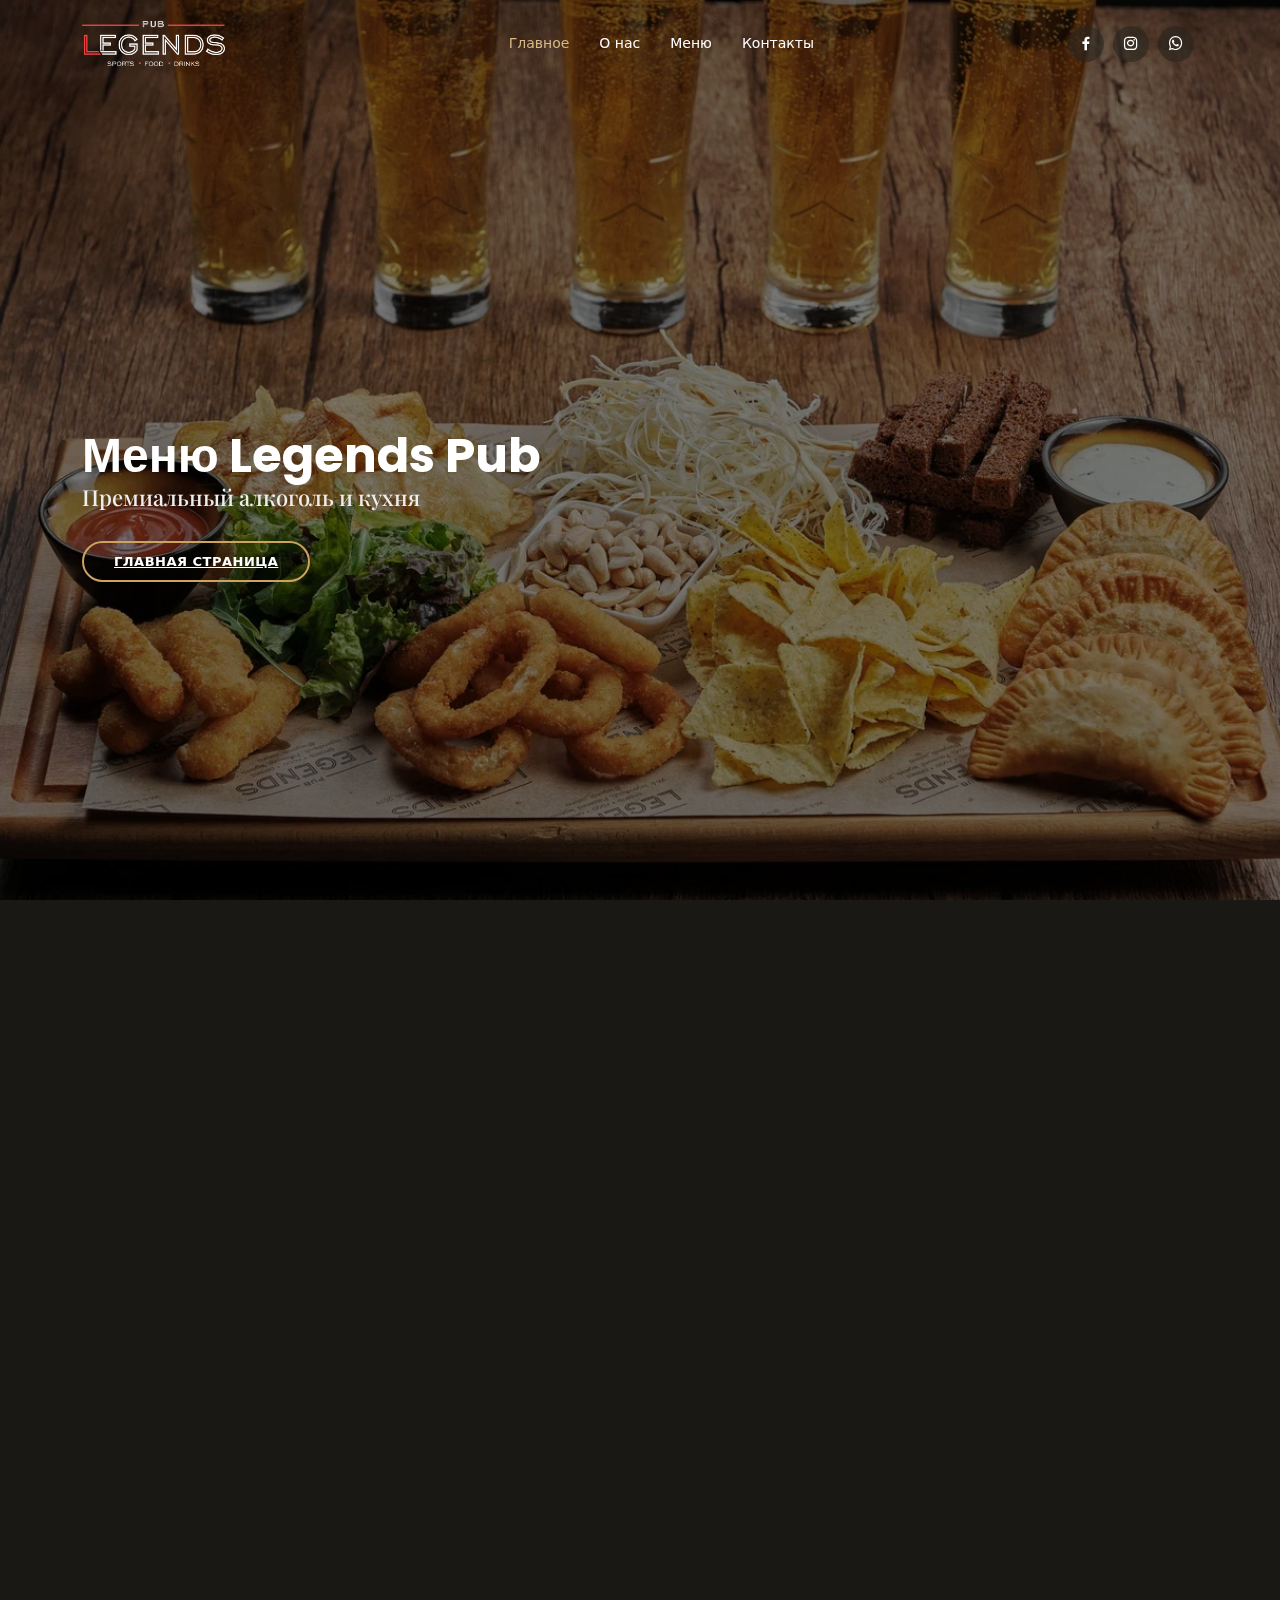
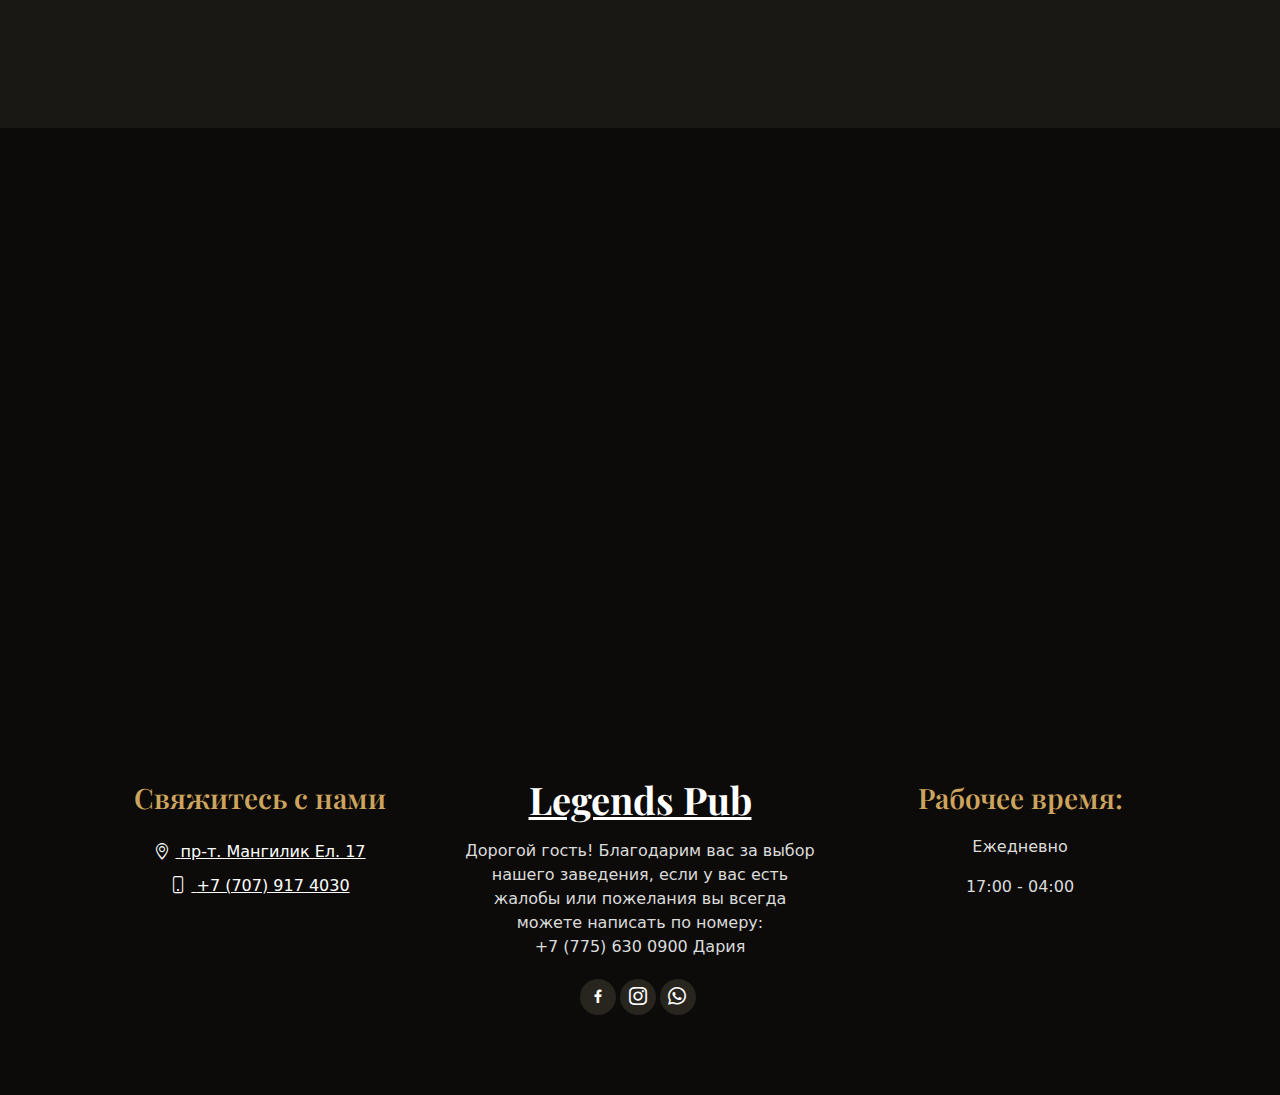
==== menu.html @ 7b5ebed6 "legends" ====
<!DOCTYPE html>
<html lang="en">
<head>
    <meta charset="UTF-8">
    <meta http-equiv="X-UA-Compatible" content="IE=edge">
    <meta name="viewport" content="width=device-width, initial-scale=1.0">
    <title>Legends Pub</title>

    <link href="style/images/favicon/logo32.png" rel="icon">
  <link href="style/images/favicon/logo180.png" rel="apple-touch-icon">

  <link href="https://fonts.googleapis.com/css?family=Open+Sans:300,300i,400,400i,600,600i,700,700i|Playfair+Display:ital,wght@0,400;0,500;0,600;0,700;1,400;1,500;1,600;1,700|Poppins:300,300i,400,400i,500,500i,600,600i,700,700i" rel="stylesheet">

    <link rel="stylesheet" href="style/index.css">
    <link href="style/vendor/bootstrap/css/bootstrap.min.css" rel="stylesheet">
    <link href="style/vendor/aos/aos.css" rel="stylesheet">
    <link href="style/vendor/animate.css/animate.min.css" rel="stylesheet">
    <link href="style/vendor/bootstrap-icons/bootstrap-icons.css" rel="stylesheet">
    <link href="style/vendor/boxicons/css/boxicons.min.css" rel="stylesheet">
    <link href="style/vendor/glightbox/css/glightbox.min.css" rel="stylesheet">
    <link href="style/vendor/swiper/swiper-bundle.min.css" rel="stylesheet">

<!-- <link href="https://cdn.jsdelivr.net/npm/bootstrap@5.2.0-beta1/dist/css/bootstrap.min.css" rel="stylesheet" integrity="sha384-0evHe/X+R7YkIZDRvuzKMRqM+OrBnVFBL6DOitfPri4tjfHxaWutUpFmBp4vmVor" crossorigin="anonymous">
<link rel="stylesheet" href="https://cdn.jsdelivr.net/npm/bootstrap-icons@1.9.1/font/bootstrap-icons.css"> -->
<script src="https://maps.api.2gis.ru/2.0/loader.js"></script>
<!-- <script src="https://kit.fontawesome.com/c98d165499.js" crossorigin="anonymous"></script>
<script src="https://cdn.jsdelivr.net/npm/@popperjs/core@2.11.5/dist/umd/popper.min.js" integrity="sha384-Xe+8cL9oJa6tN/veChSP7q+mnSPaj5Bcu9mPX5F5xIGE0DVittaqT5lorf0EI7Vk" crossorigin="anonymous"></script> -->
<!-- <script src="https://cdn.jsdelivr.net/npm/bootstrap@5.2.0-beta1/dist/js/bootstrap.min.js" integrity="sha384-kjU+l4N0Yf4ZOJErLsIcvOU2qSb74wXpOhqTvwVx3OElZRweTnQ6d31fXEoRD1Jy" crossorigin="anonymous"></script> -->

</head>
<body>
    <header id="header" class="fixed-top d-flex align-items-center">
        <div class="container-fluid container-xl d-flex align-items-center justify-content-lg-between">
    
          <!-- <h1 class="logo me-auto me-lg-0"><a href="index.html"><img src="style/images/legendslogo.png" alt=""></a></h1> -->
          <!-- Uncomment below if you prefer to use an image logo -->
          <a href="index.html" class="logo me-auto me-lg-0"><img src="style/images/legendslogo.png" alt="" class="img-fluid"></a>
    
          <nav id="navbar" class="navbar order-last order-lg-0">
            <ul>
              <li><a class="nav-link scrollto active" href="#hero2">Главное</a></li>
              <li><a class="nav-link scrollto" href="index.html#about">О нас</a></li>
              <li><a class="nav-link scrollto" href="#menu">Меню</a></li>
              <li><a class="nav-link scrollto" href="#contact">Контакты</a></li>
            </ul>
            <i class="bi bi-list mobile-nav-toggle"></i>
          </nav>
          <!-- <a href="#book-a-table" class="book-a-table-btn scrollto d-none d-lg-flex">+7 (707) 917 4030</a> -->
            <div class="social-links">
              <a href="https://www.facebook.com/profile.php?id=100085697120753" class="facebook"><i class="bx bxl-facebook"></i></a>
              <a href="https://www.instagram.com/legends_astana/" class="instagram"><i class="bx bxl-instagram"></i></a>
              <a href="http://wa.me/7079174030" class="whatsapp"><i class="bx bxl-whatsapp"></i></a>
          </div>
        </div>
      </header>


      <section id="hero2" class="d-flex align-items-center">
        <div class="container position-relative text-center text-lg-start" data-aos="zoom-in" data-aos-delay="100">
          <div class="row">
            <div class="col-lg-8">
              <h1>Меню Legends Pub<span></span></h1>
              <h2>Премиальный алкоголь и кухня</h2>
    
              <div class="btns">
                <!-- <a href="#menu" class="btn-menu animated fadeInUp scrollto">Меню</a>
                <a href="index.html" class="btn-book animated fadeInUp scrollto">главная страница</a> -->
                <a href="index.html" class="btn-menu animated fadeInUp scrollto">главная страница</a>
              </div>
            </div>
          </div>
        </div>
      </section>


      <main id="main">

    <section id="menu" class="menu section-bg">
        <div class="container" data-aos="fade-up">
  
          <div class="section-title">
            <h2>Меню</h2>
            <p>Попробуйте наши блюда</p>
          </div>
  
          <div class="row" data-aos="fade-up" data-aos-delay="100">
            <div class="col-lg-12 d-flex justify-content-center">
              <ul id="menu-flters">
                <!-- <li data-filter="*">Все</li> -->
                <li  class="filter-active" data-filter=".filter-salaty">Салаты</li>
                <li data-filter=".filter-zakuski">Закуски</li>
                <li data-filter=".filter-goryachie">Горячие блюда</li>
                <li data-filter=".filter-pasty">Пасты</li>
                <li data-filter=".filter-garniry">Гарниры</li>
                <li data-filter=".filter-supy">Супы</li>
                <li data-filter=".filter-fastfood">Фаст Фуд</li>
                <li data-filter=".filter-pizza">Пицца</li>
                <li data-filter=".filter-kpivu">К пиву</li>
                <li data-filter=".filter-sets">Сеты на компанию</li>
              </ul>
            </div>
          </div>
  
          <div class="row menu-container" data-aos="fade-up" data-aos-delay="200">
  
  
  
            <!-- Салаты -->
            <div class="col-lg-6 menu-item filter-salaty">
              <div class="menu-content">
                <a href="#">Боул с угрем и бэби шпинатом</a><span>5.290₸</span>
              </div>
              <div class="menu-ingredients">
                Угорь, бэби шпинат, авокадо, киноа
              </div>
            </div>
 
            <div class="col-lg-6 menu-item filter-salaty">
                <div class="menu-content">
                  <a href="#">Пикантный салат с креветками.</a><span>3.390₸</span>
                </div>
                <div class="menu-ingredients">
                    Креветки, рукала, томаты черри,сладкий перец
                </div>
              </div>

              <div class="col-lg-6 menu-item filter-salaty">
              <div class="menu-content">
                <a href="#">Стейк салат с вырезкой</a><span>4.290₸</span>
              </div>
              <div class="menu-ingredients">
                Вырезка, микс салат, авокадо, груша
              </div>
            </div>

              <div class="col-lg-6 menu-item filter-salaty">
                <div class="menu-content">
                  <a href="#">С телятиной и молодым картофелем</a><span>3.790₸</span>
                </div>
              </div>

              <div class="col-lg-6 menu-item filter-salaty">
                <div class="menu-content">
                  <a href="#">Legendary фунчеза с мясом</a><span>3.290₸</span>
                </div>
              </div>

            <!-- Салаты -->




            <!-- Закуски -->
            <div class="col-lg-6 menu-item filter-zakuski">
              <div class="menu-content">
                <a href="#">Витела Тоннато</a><span>4.500₸</span>
              </div>
            </div>

            <div class="col-lg-6 menu-item filter-zakuski">
                <div class="menu-content">
                  <a href="#">Мидии под сыром</a><span>3.490₸</span>
                </div>
              </div>

              <div class="col-lg-6 menu-item filter-zakuski">
                <div class="menu-content">
                  <a href="#">Сырное плато</a><span>6.190₸</span>
                </div>
              </div>

              <div class="col-lg-6 menu-item filter-zakuski">
                <div class="menu-content">
                  <a href="#">Антипасти</a><span>4.800₸</span>
                </div>
              </div>

              <div class="col-lg-6 menu-item filter-zakuski">
                <div class="menu-content">
                  <a href="#">Брускетты с семгой</a><span>2.490₸</span>
                </div>
              </div>

              <div class="col-lg-6 menu-item filter-zakuski">
                <div class="menu-content">
                  <a href="#">Брускетты с ростбифом</a><span>2.290₸</span>
                </div>
              </div>

              <div class="col-lg-6 menu-item filter-zakuski">
                <div class="menu-content">
                  <a href="#">Соленья из бочек</a><span>3.690₸</span>
                </div>
              </div>

              <div class="col-lg-6 menu-item filter-zakuski">
                <div class="menu-content">
                  <a href="#">Русская закуска</a><span>3.990₸</span>
                </div>
              </div>

              <div class="col-lg-6 menu-item filter-zakuski">
                <div class="menu-content">
                  <a href="#">Овощное ассорти с сыром фета</a><span>3.990₸</span>
                </div>
              </div>

              <div class="col-lg-6 menu-item filter-zakuski">
                <div class="menu-content">
                  <a href="#">Охотничьи Колбаски к пиву</a><span>3.990₸</span>
                </div>
              </div>

              <div class="col-lg-6 menu-item filter-zakuski">
                <div class="menu-content">
                  <a href="#">Крылья Терияки</a><span>3.990₸</span>
                </div>
              </div>

              

            <!-- Закуски -->
  
            <!-- ГОРЯЧИЕ БЛЮДА -->
            <div class="col-lg-6 menu-item filter-goryachie">
              <div class="menu-content">
                <a href="#">Медальоны в сливочно грибном соусе</a><span>6.490₸</span>
              </div>
            </div>
            <div class="col-lg-6 menu-item filter-goryachie">
                <div class="menu-content">
                  <a href="#">Рибай стейк на кости Select</a><span>6.990₸</span>
                </div>
              </div>

              <div class="col-lg-6 menu-item filter-goryachie">
                <div class="menu-content">
                  <a href="#">T bone Select</a><span>6.990₸</span>
                </div>
              </div>

              <div class="col-lg-6 menu-item filter-goryachie">
                <div class="menu-content">
                  <a href="#">Стейк лосось с гороховым пюре</a><span>6.490₸</span>
                </div>
              </div>
              
              <div class="col-lg-6 menu-item filter-goryachie">
             <div class="menu-content">
                  <a href="#">Щеки с трюфельным соусом и муссом из цветной капусты</a><span>5.990₸</span>
                </div>
              </div>

              <div class="col-lg-6 menu-item filter-goryachie">
                <div class="menu-content">
                  <a href="#">Оссобуко томленый с топинамбуром</a><span>5.990₸</span>
                </div>
              </div>

              <div class="col-lg-6 menu-item filter-goryachie">
                <div class="menu-content">
                  <a href="#">Филе миньон из конины</a><span>6.900₸</span>
                </div>
              </div>

              <div class="col-lg-6 menu-item filter-goryachie">
                <div class="menu-content">
                  <a href="#">Цыпленок на гриле с сезонными овощами</a><span>5.190₸</span>
                </div>
            </div>

                <div class="col-lg-6 menu-item filter-goryachie">
                    <div class="menu-content">
                      <a href="#">Филе Палтуса</a><span>5.690₸</span>
                    </div>
              </div>

              <div class="col-lg-6 menu-item filter-goryachie">
                <div class="menu-content">
                  <a href="#"></a><span>3.190₸</span>
                </div>
              </div>

              <div class="col-lg-6 menu-item filter-goryachie">
                <div class="menu-content">
                  <a href="#"></a><span>3.190₸</span>
                </div>
              </div>

              <div class="col-lg-6 menu-item filter-goryachie">
                <div class="menu-content">
                  <a href="#"></a><span>3.190₸</span>
                </div>
              </div>

     
            <!-- ГОРЯЧИЕ БЛЮДА -->
     

            <!-- Пасты -->
            <div class="col-lg-6 menu-item filter-pasty">
              <div class="menu-content">
                <a href="#">Фарфале с курицей и грибами</a><span>3.190₸</span>
              </div>
            </div>


            <div class="col-lg-6 menu-item filter-pasty">
                <div class="menu-content">
                  <a href="#">Фетучинни с семгой</a><span>3.490₸</span>
                </div>
              </div>

              <div class="col-lg-6 menu-item filter-pasty">
                <div class="menu-content">
                  <a href="#">Спагетти Болоньезе</a><span>3.190₸</span>
                </div>
              </div>
  <!-- Пасты -->


  
  

              <!-- Гарниры -->
            <div class="col-lg-6 menu-item filter-garniry">
              <div class="menu-content">
                <a href="#">Овощи гриль</a><span>1.890₸</span>
              </div>
            </div> 
            <div class="col-lg-6 menu-item filter-garniry">
                <div class="menu-content">
                  <a href="#">Рис отварной</a><span>890₸</span>
                </div>
              </div> 
              <div class="col-lg-6 menu-item filter-garniry">
                <div class="menu-content">
                  <a href="#">Картофель Yam</a><span>1.190₸</span>
                </div>
              </div> 
              <div class="col-lg-6 menu-item filter-garniry">
                <div class="menu-content">
                  <a href="#">Картофель фри</a><span>890₸</span>
                </div>
              </div> 
              <div class="col-lg-6 menu-item filter-garniry">
                <div class="menu-content">
                  <a href="#">Картофельные дольки</a><span>890₸</span>
                </div>
              </div> 
               <!-- Гарниры -->

            
  
               <!-- Супы -->
            <div class="col-lg-6 menu-item filter-supy">
              <div class="menu-content">
                <a href="#">Рамен с мраморной говядиной</a><span>2.390₸</span>
              </div>
              
            </div>

            <div class="col-lg-6 menu-item filter-supy">
                <div class="menu-content">
                  <a href="#">Пикантный Том Ям</a><span>3.290₸</span>
                </div>
                
              </div>
            <!-- Супы -->


              <!-- Фастфуд -->
            <div class="col-lg-6 menu-item filter-fastfood">
              <div class="menu-content">
                <a href="#">Тако с курицей</a><span>3.290₸</span>
              </div>
            </div>

            <div class="col-lg-6 menu-item filter-fastfood">
                <div class="menu-content">
                  <a href="#">Тако с говядиной</a><span>3.590₸</span>
                </div>
              </div>
  
              <div class="col-lg-6 menu-item filter-fastfood">
                <div class="menu-content">
                  <a href="#">Бургер Шеф</a><span>3.790₸</span>
                </div>
              </div>
  
              <div class="col-lg-6 menu-item filter-fastfood">
                <div class="menu-content">
                  <a href="#">Бургер Гриль с говядиной</a><span>3.790₸</span>
                </div>
              </div>
  
              <div class="col-lg-6 menu-item filter-fastfood">
                <div class="menu-content">
                  <a href="#">Бургер LEGENDS</a><span>3.790₸</span>
                </div>
              </div>
  
              <div class="col-lg-6 menu-item filter-fastfood">
                <div class="menu-content">
                  <a href="#">Чиз Бургер</a><span>3.790₸</span>
                </div>
              </div>
  
              <div class="col-lg-6 menu-item filter-fastfood">
                <div class="menu-content">
                  <a href="#">Крафт Бургер</a><span>3.790₸</span>
                </div>
              </div>
  
              <div class="col-lg-6 menu-item filter-fastfood">
                <div class="menu-content">
                  <a href="#">Хот-дог Chicago</a><span>3.190₸</span>
                </div>
              </div>
  
              <div class="col-lg-6 menu-item filter-fastfood">
                <div class="menu-content">
                  <a href="#">Хот-дог New York</a><span>3.190₸</span>
                </div>
              </div>
  
              <div class="col-lg-6 menu-item filter-fastfood">
                <div class="menu-content">
                  <a href="#">Клаб сэндвич с курицей</a><span>2.590₸</span>
                </div>
              </div>
  
              <div class="col-lg-6 menu-item filter-fastfood">
                <div class="menu-content">
                  <a href="#">Клаб сэндвич с семгой</a><span>2.790₸</span>
                </div>
              </div>
  
                                
            <!-- Фастфуд -->
  
            <div class="col-lg-6 menu-item filter-pizza">
              <div class="menu-content">
                <a href="#">Маргарита</a><span>2.290₸</span>
              </div>
            </div>
  
            <div class="col-lg-6 menu-item filter-kpivu">
              <div class="menu-content">
                <a href="#">Колбаски бараньи</a><span>4.090₸</span>
              </div>
            </div>

            <div class="col-lg-6 menu-item filter-sets">
                <div class="menu-content">
                  <a href="#">Бразильский мясной сет</a><span>21.990₸</span>
                </div>
                <div class="menu-ingredients">
                    Тибон, рибай, отбивная говядина, цыпленок табака, 
                    куринное филе, картофельные дольки, соус, микс зелени
                </div>
              </div>
  
          </div>
  
        </div>
      </section>



      <section id="barmenu" class="barmenu section-bg">
        <div class="container" data-aos="fade-up">
  
          <div class="section-title">
            <h2>Барное Меню</h2>
            <!-- <p>Попробуйте наши блюда</p> -->
          </div>
  
          <div class="row" data-aos="fade-up" data-aos-delay="100">
            <div class="col-lg-12 d-flex justify-content-center">
              <ul id="barmenu-flters">
                <!-- <li data-filter="*">Все</li> -->
                <li  class="filter-active" data-filter=".filter-viski">Виски</li>
                <li data-filter=".filter-tekila">Текила</li>
                <li data-filter=".filter-goryachie">Джин</li>
                <li data-filter=".filter-pasty">Водка</li>
                <li data-filter=".filter-garniry">Пиво Разливное</li>
                <li data-filter=".filter-supy">Пиво бутылочное</li>
                <li data-filter=".filter-fastfood">Фаст Фуд</li>
                <li data-filter=".filter-pizza">Пицца</li>
                <li data-filter=".filter-kpivu">К пиву</li>
                <li data-filter=".filter-sets">Сеты на компанию</li>
              </ul>
            </div>
          </div>
  
          <div class="row barmenu-container" data-aos="fade-up" data-aos-delay="200">
  
  
  
            <!-- Салаты -->
            <div class="col-lg-6 barmenu-item filter-viski">
              <div class="barmenu-content">
                <a href="#">Боул с угрем и бэби шпинатом</a><span>5.290₸</span>
              </div>
              
            </div>

            <div class="col-lg-6 barmenu-item filter-tekila">
                <div class="barmenu-content">
                  <a href="#">Боул </a><span>5.290₸</span>
                </div>
                
              </div>
 
            
  
          </div>
  
        </div>
      </section>




      <section id="contact" class="contact">
        <div class="container" data-aos="fade-up">
  
          <div class="section-title">
            <h2>Контакты</h2>
            <p>Мы находимся</p>
          </div>
        </div>

        <div data-aos="fade-up" id="map" style="border:0; width: 100%; height: 350px; "></div>
  
        <!-- <div class="container" data-aos="fade-up">
  
          <div class="row mt-5">
            <div class="info">
            <div class="col-lg-4">
                <div class="address">
                  <i class="bi bi-geo-alt"></i>
                  <h4>Улица:</h4>
                  <p>проспект Мангилик ел 17</p>
                </div>
            </div> 

                <div class="col-lg-4">
                <div class="open-hours">
                  <i class="bi bi-clock"></i>
                  <h4>Рабочее время:</h4>
                  <p>
                    Ежедневно:<br>
                    17:00 - 04:00
                  </p>
                </div>
            </div> 
  
                <div class="email">
                  <i class="bi bi-envelope"></i>
                  <h4>Email:</h4>
                  <p>info@example.com</p>
                </div>
  
                <div class="col-lg-4">
                <div class="phone">
                  <i class="bi bi-phone"></i>
                  <h4>Номер:</h4>
                  <p>+7 (707) 917 4030</p>
                </div>
            </div>
            </div>              
          </div>
  
        </div> -->
      </section>

</main>
<footer class="footer_section">
    <div class="container">
      <div class="row">
        <div class="col-md-4 footer-col">
          <div class="footer_contact">
            <h4>
            Свяжитесь с нами
            </h4>
            <div class="contact_link_box">
              <a href="https://go.2gis.com/92jj1">
                <i class="bi bi-geo-alt"></i>
                <span>
                    пр-т. Мангилик Ел. 17
                </span>
              </a>
              <a href="tel:87079174030">
                <i class="bi bi-phone"></i>
                <span>
                    +7 (707) 917 4030
                </span>
              </a>
              <!-- <a href="">
                <i class="bi bi-envelope" aria-hidden="true"></i>
                <span>
                  xxxxxxxxx@gmail.com
                </span>
              </a> -->
            </div>
          </div>
        </div>
        <div class="col-md-4 footer-col">
          <div class="footer_detail">
            <a href="" class="footer-logo">
              Legends Pub
            </a>
            <p>
                Дорогой гость! Благодарим вас за выбор нашего заведения, если у вас есть жалобы или пожелания вы всегда можете написать по номеру:<br>+7 (775) 630 0900 Дария
              </p>
            <div class="footer_social">
              <a href="https://www.facebook.com/profile.php?id=100085697120753">
                <i class="bx bxl-facebook"></i>
              </a>
              <a href="https://www.instagram.com/legends_astana/">
                <i class="bi bi-instagram" aria-hidden="true"></i>
              </a>
              <a href="http://wa.me/7079174030">
                <i class="bi bi-whatsapp" aria-hidden="true"></i>
              </a>
            </div>
          </div>
        </div>
        <div class="col-md-4 footer-col">
          <h4>
            Рабочее время:
          </h4>
          <p>
            Ежедневно
          </p>
          <p>
            17:00 - 04:00
          </p>
        </div>
      </div>
    </div>
  </footer>



<script src="style/vendor/aos/aos.js"></script>
  <script src="style/vendor/bootstrap/js/bootstrap.bundle.min.js"></script>
  <script src="style/vendor/glightbox/js/glightbox.min.js"></script>
  <script src="style/vendor/isotope-layout/isotope.pkgd.min.js"></script>
  <script src="style/vendor/php-email-form/validate.js"></script>
  <script src="style/vendor/swiper/swiper-bundle.min.js"></script>

  <script src="style/js/main.js"></script>

  
<script>
    DG.then(function() {
       
        map = DG.map('map', {
            center: [	51.116580, 71.433649],
            zoom: 15.5
        });
  
                  DG.marker([	51.116580, 71.433649]).addTo(map).bindPopup('Мы находимся здесь!');
                  // var latLng = DG.latLng([	51.088234, 71.414658]),
                  //     map;
                  // document.getElementById('minWidth').onclick = function () {
                  //     DG.popup({
                  //         maxWidth: 350,
                  //         minWidth: 320
                  //     })
                  //     .setLatLng(latLng)
                  //     .setContent('Мы находимся здесь!')
                  //     .openOn(map);
                  // };
    });
</script>
</body>
</html>
---- style/index.css ----
body {
    font-family: "Open Sans", sans-serif;
    background: #0c0b09;
    color: #fff;
  }
  
  a {
    color: #cda45e;
    text-decoration: none;
  }
  
  a:hover {
    color: #d9ba85;
    text-decoration: none;
  }
  
  h1, h2, h3, h4, h5, h6 {
    font-family: "Playfair Display", serif;
  }
  
  /*--------------------------------------------------------------
  # Preloader
  --------------------------------------------------------------*/
  #preloader {
    position: fixed;
    top: 0;
    left: 0;
    right: 0;
    bottom: 0;
    z-index: 9999;
    overflow: hidden;
    background: #1a1814;
  }
  
  #preloader:before {
    content: "";
    position: fixed;
    top: calc(50% - 30px);
    left: calc(50% - 30px);
    border: 6px solid #1a1814;
    border-top-color: #cda45e;
    border-bottom-color: #cda45e;
    border-radius: 50%;
    width: 60px;
    height: 60px;
    -webkit-animation: animate-preloader 1s linear infinite;
    animation: animate-preloader 1s linear infinite;
  }
  
  @-webkit-keyframes animate-preloader {
    0% {
      transform: rotate(0deg);
    }
    100% {
      transform: rotate(360deg);
    }
  }
  
  @keyframes animate-preloader {
    0% {
      transform: rotate(0deg);
    }
    100% {
      transform: rotate(360deg);
    }
  }
  
  /*--------------------------------------------------------------
  # Back to top button
  --------------------------------------------------------------*/
  .back-to-top {
    position: fixed;
    visibility: hidden;
    opacity: 0;
    right: 15px;
    bottom: 15px;
    z-index: 996;
    width: 44px;
    height: 44px;
    border-radius: 50px;
    transition: all 0.4s;
    border: 2px solid #cda45e;
  }
  
  .back-to-top i {
    font-size: 28px;
    color: #cda45e;
    line-height: 0;
  }
  
  .back-to-top:hover {
    background: #cda45e;
    color: #1a1814;
  }
  
  .back-to-top:hover i {
    color: #444444;
  }
  
  .back-to-top.active {
    visibility: visible;
    opacity: 1;
  }
  
  /*--------------------------------------------------------------
  # Disable aos animation delay on mobile devices
  --------------------------------------------------------------*/
  @media screen and (max-width: 768px) {
    [data-aos-delay] {
      transition-delay: 0 !important;
    }
  }
  
  /*--------------------------------------------------------------
  # Top Bar
  --------------------------------------------------------------*/
  #topbar {
    height: 40px;
    font-size: 14px;
    transition: all 0.5s;
    z-index: 996;
  }
  
  #topbar.topbar-scrolled {
    top: -40px;
  }
  
  #topbar .contact-info i {
    font-style: normal;
    color: #d9ba85;
  }
  
  #topbar .contact-info i span {
    padding-left: 5px;
    color: #fff;
  }
  
  #topbar .languages ul {
    display: flex;
    flex-wrap: wrap;
    list-style: none;
    padding: 0;
    margin: 0;
    color: #cda45e;
  }
  
  #topbar .languages ul a {
    color: white;
  }
  
  #topbar .languages ul li + li {
    padding-left: 10px;
  }
  
  #topbar .languages ul li + li::before {
    display: inline-block;
    padding-right: 10px;
    color: rgba(255, 255, 255, 0.5);
    content: "/";
  }
  
  /*--------------------------------------------------------------
  # Header
  --------------------------------------------------------------*/
  #header {
    /* background: rgba(12, 11, 9, 0.6);
    border-bottom: 1px solid rgba(12, 11, 9, 0.6); */
    transition: all 0.5s;
    z-index: 997;
    padding: 15px 0;
  }
  
  #header.header-scrolled {
    top: 0;
    /* background: rgba(0, 0, 0, 0.85); */
    backdrop-filter: blur(5px);
    background: rgba(0, 0, 0, 0.473);
    /* border-bottom: 1px solid #37332a; */
  }
  
  #header .logo {
    font-size: 28px;
    margin: 0;
    padding: 0;
    line-height: 1;
    font-weight: 300;
    letter-spacing: 1px;
    text-transform: uppercase;
    font-family: "Poppins", sans-serif;
  }
  
  #header .logo a {
    color: #fff;
  }
  
  #header .logo img {
    max-height: 45px;
  }

  #header .social-links a {
    font-size: 18px;
    display: inline-block;
    background: #28251f98;
    color: #fff;
    line-height: 1;
    padding: 8px 0;
    margin-right: 4px;
    border-radius: 50%;
    text-align: center;
    width: 36px;
    height: 36px;
    transition: 0.3s;
  }
  
  #header .social-links a:hover {
    background: #cda45e;
    color: #fff;
    text-decoration: none;
    
  }
  
  /*--------------------------------------------------------------
  # Book a table button Menu
  --------------------------------------------------------------*/
  .book-a-table-btn {
    margin: 0 0 0 15px;
    border: 2px solid #cda45e;
    color: #fff;
    border-radius: 50px;
    padding: 8px 25px;
    text-transform: uppercase;
    font-size: 13px;
    font-weight: 500;
    letter-spacing: 1px;
    transition: 0.3s;
  }
  
  .book-a-table-btn:hover {
    background: #cda45e;
    color: #fff;
  }
  
  @media (max-width: 992px) {
    .book-a-table-btn {
      margin: 0 15px 0 0;
      padding: 8px 20px;
    }

    #header .social-links {
        margin-right: 4px;
      }
  }
  
  /*--------------------------------------------------------------
  # Navigation Menu
  --------------------------------------------------------------*/
  /**
  * Desktop Navigation 
  */
  .navbar {
    padding: 0;
  }
  
  .navbar ul {
    margin: 0;
    padding: 0;
    display: flex;
    list-style: none;
    align-items: center;
  }
  
  .navbar li {
    position: relative;
  }
  
  .navbar a {
    display: flex;
    align-items: center;
    justify-content: space-between;
    padding: 10px 0 10px 30px;
    color: #fff;
    white-space: nowrap;
    transition: 0.3s;
    font-size: 14px;
  }
  
  .navbar a i {
    font-size: 12px;
    line-height: 0;
    margin-left: 5px;
  }
  
  .navbar a:hover, .navbar .active, .navbar li:hover > a {
    color: #d9ba85;
  }
  
  .navbar .dropdown ul {
    display: block;
    position: absolute;
    left: 14px;
    top: calc(100% + 30px);
    margin: 0;
    padding: 10px 0;
    z-index: 99;
    opacity: 0;
    visibility: hidden;
    background: #fff;
    box-shadow: 0px 0px 30px rgba(127, 137, 161, 0.25);
    transition: 0.3s;
    border-radius: 4px;
  }
  
  .navbar .dropdown ul li {
    min-width: 200px;
  }
  
  .navbar .dropdown ul a {
    padding: 10px 20px;
    color: #444444;
  }
  
  .navbar .dropdown ul a i {
    font-size: 12px;
  }
  
  .navbar .dropdown ul a:hover, .navbar .dropdown ul .active:hover, .navbar .dropdown ul li:hover > a {
    color: #cda45e;
  }
  
  .navbar .dropdown:hover > ul {
    opacity: 1;
    top: 100%;
    visibility: visible;
  }
  
  .navbar .dropdown .dropdown ul {
    top: 0;
    left: calc(100% - 30px);
    visibility: hidden;
  }
  
  .navbar .dropdown .dropdown:hover > ul {
    opacity: 1;
    top: 0;
    left: 100%;
    visibility: visible;
  }
  
  @media (max-width: 1366px) {
    .navbar .dropdown .dropdown ul {
      left: -90%;
    }
    .navbar .dropdown .dropdown:hover > ul {
      left: -100%;
    }
  }
  
  /**
  * Mobile Navigation 
  */
  .mobile-nav-toggle {
    color: #fff;
    font-size: 28px;
    cursor: pointer;
    display: none;
    line-height: 0;
    transition: 0.5s;
  }
  
  @media (max-width: 991px) {

    .mobile-nav-toggle {
      display: block;
    }
    .navbar ul {
      display: none;
    }
  }
  
  .navbar-mobile {
    position: fixed!important;
    overflow: hidden;
    top: 0;
    right: 0;
    left: 0;
    bottom: 0;
    background: rgba(0, 0, 0, 0.9);
    transition: 0.3s;
    z-index: 999;
  }
  
  .navbar-mobile .mobile-nav-toggle {
    position: absolute;
    top: 15px;
    right: 15px;
  }
  
  .navbar-mobile ul {
    display: block;
    position: absolute;
    top: 55px;
    right: 15px;
    bottom: 15px;
    left: 15px;
    padding: 10px 0;
    border-radius: 6px;
    background-color: #fff;
    overflow-y: auto;
    transition: 0.3s;
  }
  
  .navbar-mobile a {
    padding: 10px 20px;
    font-size: 15px;
    color: #1a1814;
  }
  
  .navbar-mobile a:hover, .navbar-mobile .active, .navbar-mobile li:hover > a {
    color: #cda45e;
  }
  
  .navbar-mobile .getstarted {
    margin: 15px;
  }
  
  .navbar-mobile .dropdown ul {
    position: static;
    display: none;
    margin: 10px 20px;
    padding: 10px 0;
    z-index: 99;
    opacity: 1;
    visibility: visible;
    background: #fff;
    box-shadow: 0px 0px 30px rgba(127, 137, 161, 0.25);
  }
  
  .navbar-mobile .dropdown ul li {
    min-width: 200px;
  }
  
  .navbar-mobile .dropdown ul a {
    padding: 10px 20px;
  }
  
  .navbar-mobile .dropdown ul a i {
    font-size: 12px;
  }
  
  .navbar-mobile .dropdown ul a:hover, .navbar-mobile .dropdown ul .active:hover, .navbar-mobile .dropdown ul li:hover > a {
    color: #cda45e;
  }
  
  .navbar-mobile .dropdown > .dropdown-active {
    display: block;
  }
  
  /*--------------------------------------------------------------
  # Hero Section
  --------------------------------------------------------------*/
  #hero {
    width: 100%;
    height: 100vh;
    background: url("images/2.png")  center;
    background-size: cover;
    position: relative;
    padding: 0;
  }
  
  #hero:before {
    content: "";
    background: rgba(0, 0, 0, 0.5);
    position: absolute;
    bottom: 0;
    top: 0;
    left: 0;
    right: 0;
  }
  
  #hero .container {
    padding-top: 110px;
  }
  
  @media (max-width: 992px) {
    #hero .container {
      padding-top: 98px;
    }
  }
  
  #hero h1 {
    margin: 0;
    font-size: 48px;
    font-weight: 700;
    line-height: 56px;
    color: #fff;
    font-family: "Poppins", sans-serif;
  }
  
  #hero h1 span {
    color: #cda45e;
  }
  
  #hero h2 {
    color: #eee;
    margin-bottom: 10px 0 0 0;
    font-size: 22px;
  }
  
  #hero .btns {
    margin-top: 30px;
  }
  
  #hero .btn-menu, #hero .btn-book {
    font-weight: 600;
    font-size: 13px;
    letter-spacing: 0.5px;
    text-transform: uppercase;
    display: inline-block;
    padding: 12px 30px;
    border-radius: 50px;
    transition: 0.3s;
    line-height: 1;
    color: white;
    border: 2px solid #cda45e;
  }
  
  #hero .btn-menu:hover, #hero .btn-book:hover {
    background: #cda45e;
    color: #fff;
  }
  
  #hero .btn-book {
    margin-left: 15px;
  }
  
  #hero .play-btn {
    width: 94px;
    height: 94px;
    background: radial-gradient(#cda45e 50%, rgba(205, 164, 94, 0.4) 52%);
    border-radius: 50%;
    display: block;
    position: relative;
    overflow: hidden;
  }
  
  #hero .play-btn::after {
    content: '';
    position: absolute;
    left: 50%;
    top: 50%;
    transform: translateX(-40%) translateY(-50%);
    width: 0;
    height: 0;
    border-top: 10px solid transparent;
    border-bottom: 10px solid transparent;
    border-left: 15px solid #fff;
    z-index: 100;
    transition: all 400ms cubic-bezier(0.55, 0.055, 0.675, 0.19);
  }
  
  #hero .play-btn::before {
    content: '';
    position: absolute;
    width: 120px;
    height: 120px;
    -webkit-animation-delay: 0s;
    animation-delay: 0s;
    -webkit-animation: pulsate-btn 2s;
    animation: pulsate-btn 2s;
    -webkit-animation-direction: forwards;
    animation-direction: forwards;
    -webkit-animation-iteration-count: infinite;
    animation-iteration-count: infinite;
    -webkit-animation-timing-function: steps;
    animation-timing-function: steps;
    opacity: 1;
    border-radius: 50%;
    border: 5px solid rgba(205, 164, 94, 0.7);
    top: -15%;
    left: -15%;
    background: rgba(198, 16, 0, 0);
  }
  
  #hero .play-btn:hover::after {
    border-left: 15px solid #cda45e;
    transform: scale(20);
  }
  
  #hero .play-btn:hover::before {
    content: '';
    position: absolute;
    left: 50%;
    top: 50%;
    transform: translateX(-40%) translateY(-50%);
    width: 0;
    height: 0;
    border: none;
    border-top: 10px solid transparent;
    border-bottom: 10px solid transparent;
    border-left: 15px solid #fff;
    z-index: 200;
    -webkit-animation: none;
    animation: none;
    border-radius: 0;
  }
  
  @media (min-width: 1024px) {
    #hero {
      background-attachment: fixed;
    }
  }
  
  @media (max-width: 992px) {
    #hero .play-btn {
      margin-top: 30px;
    }
  }
  
  @media (max-height: 500px) {
    #hero {
      height: auto;
    }
    #hero .container {
      padding-top: 130px;
      padding-bottom: 60px;
    }
  }
  
  @media (max-width: 768px) {
    #hero h1 {
      font-size: 28px;
      line-height: 36px;
    }
    #hero h2 {
      font-size: 18px;
      line-height: 24px;
    }
  }
  
  @-webkit-keyframes pulsate-btn {
    0% {
      transform: scale(0.6, 0.6);
      opacity: 1;
    }
    100% {
      transform: scale(1, 1);
      opacity: 0;
    }
  }
  
  @keyframes pulsate-btn {
    0% {
      transform: scale(0.6, 0.6);
      opacity: 1;
    }
    100% {
      transform: scale(1, 1);
      opacity: 0;
    }
  }
  
  /*--------------------------------------------------------------
  # Sections General
  --------------------------------------------------------------*/
  section {
    padding: 60px 0;
    overflow: hidden;
  }
  
  .section-bg {
    background-color: #1a1814;
  }
  
  .section-title {
    padding-bottom: 40px;
  }
  
  .section-title h2 {
    font-size: 14px;
    font-weight: 500;
    padding: 0;
    line-height: 1px;
    margin: 0 0 5px 0;
    letter-spacing: 2px;
    text-transform: uppercase;
    color: #aaaaaa;
    font-family: "Poppins", sans-serif;
  }
  
  .section-title h2::after {
    content: "";
    width: 120px;
    height: 1px;
    display: inline-block;
    background: rgba(255, 255, 255, 0.2);
    margin: 4px 10px;
  }
  
  .section-title p {
    margin: 0;
    margin: 0;
    font-size: 36px;
    font-weight: 700;
    font-family: "Playfair Display", serif;
    color: #cda45e;
  }
  
  /*--------------------------------------------------------------
  # About
  --------------------------------------------------------------*/
  .breadcrumbs {
    padding: 15px 0;
    background: #1d1b16;
    margin-top: 110px;
  }
  
  @media (max-width: 992px) {
    .breadcrumbs {
      margin-top: 98px;
    }
  }
  
  .breadcrumbs h2 {
    font-size: 26px;
    font-weight: 300;
  }
  
  .breadcrumbs ol {
    display: flex;
    flex-wrap: wrap;
    list-style: none;
    padding: 0;
    margin: 0;
    font-size: 14px;
  }
  
  .breadcrumbs ol li + li {
    padding-left: 10px;
  }
  
  .breadcrumbs ol li + li::before {
    display: inline-block;
    padding-right: 10px;
    color: #37332a;
    content: "/";
  }
  
  @media (max-width: 768px) {
    .breadcrumbs .d-flex {
      display: block !important;
    }
    .breadcrumbs ol {
      display: block;
    }
    .breadcrumbs ol li {
      display: inline-block;
    }
  }
  
  /*--------------------------------------------------------------
  # About
  --------------------------------------------------------------*/
  .about {
    background: url("images/1.png") center center;
    background-size: cover;
    position: relative;
    padding: 80px 0;
     color: white;
  }
  
  .about:before {
    content: "";
    background: rgba(0, 0, 0, 0.8);
    position: absolute;
    bottom: 0;
    top: 0;
    left: 0;
    right: 0;
  }
  
  .about .about-img {
    position: relative;
    transition: .5s;
  }
  
  .about .about-img img {
    max-width: 100%;
    border: 4px solid rgba(255, 255, 255, 0.2);
    position: relative;
  }
  
  .about .about-img::before {
    position: absolute;
    left: 20px;
    top: 20px;
    width: 60px;
    height: 60px;
    z-index: 1;
    content: '';
    border-left: 5px solid #cda45e;
    border-top: 5px solid #cda45e;
    transition: .5s;
  }
  
  .about .about-img::after {
    position: absolute;
    right: 20px;
    bottom: 20px;
    width: 60px;
    height: 60px;
    z-index: 2;
    content: '';
    border-right: 5px solid #cda45e;
    border-bottom: 5px solid #cda45e;
    transition: .5s;
  }
  
  .about .about-img:hover {
    transform: scale(1.03);
  }
  
  .about .about-img:hover::before {
    left: 10px;
    top: 10px;
  }
  
  .about .about-img:hover::after {
    right: 10px;
    bottom: 10px;
  }
  
  .about .content h3 {
    font-weight: 600;
    font-size: 26px;
  }
  
  .about .content ul {
    list-style: none;
    padding: 0;
  }
  
  .about .content ul li {
    padding-bottom: 10px;
  }
  
  .about .content ul i {
    font-size: 20px;
    padding-right: 4px;
    color: #cda45e;
  }
  
  .about .content p:last-child {
    margin-bottom: 0;
  }
  
  @media (min-width: 1024px) {
    .about {
      background-attachment: fixed;
    }
  }
  
  /*--------------------------------------------------------------
  # Why Us
  --------------------------------------------------------------*/
  .why-us .box {
    padding: 50px 30px;
    box-shadow: 0px 2px 15px rgba(0, 0, 0, 0.1);
    transition: all ease-in-out 0.3s;
    background: #1a1814;
  }
  
  .why-us .box span {
    display: block;
    font-size: 28px;
    font-weight: 700;
    color: #cda45e;
  }
  
  .why-us .box h4 {
    font-size: 24px;
    font-weight: 600;
    padding: 0;
    margin: 20px 0;
    color: rgba(255, 255, 255, 0.8);
  }
  
  .why-us .box p {
    color: #aaaaaa;
    font-size: 15px;
    margin: 0;
    padding: 0;
  }
  
  .why-us .box:hover {
    background: #cda45e;
    padding: 30px 30px 70px 30px;
    box-shadow: 10px 15px 30px rgba(0, 0, 0, 0.18);
  }
  
  .why-us .box:hover span, .why-us .box:hover h4, .why-us .box:hover p {
    color: #fff;
  }
  
  /*--------------------------------------------------------------
  # Menu Section
  --------------------------------------------------------------*/
  .menu #menu-flters {
    padding: 0;
    margin: 0 auto 0 auto;
    list-style: none;
    text-align: center;
    border-radius: 50px;
  }
  
  .menu #menu-flters li {
    cursor: pointer;
    display: inline-block;
    padding: 8px 12px 10px 12px;
    font-size: 16px;
    font-weight: 500;
    line-height: 1;
    color: #fff;
    margin-bottom: 10px;
    transition: all ease-in-out 0.3s;
    border-radius: 50px;
    font-family: "Playfair Display", serif;
  }
  
  .menu #menu-flters li:hover, .menu #menu-flters li.filter-active {
    color: #cda45e;
  }
  
  .menu #menu-flters li:last-child {
    margin-right: 0;
  }
  
  .menu .menu-item {
    margin-top: 50px;
  }
  
  /* .menu .menu-img {
    width: 70px;
    border-radius: 50%;
    float: left;
    border: 5px solid rgba(255, 255, 255, 0.2);
  } */
  
  .menu .menu-content {
    margin-left: 15px;
    overflow: hidden;
    display: flex;
    justify-content: space-between;
    position: relative;
  }
  
  .menu .menu-content::after {
    content: "......................................................................"
   "...................................................................."
   "....................................................................";
    position: absolute;
    left: 20px;
    right: 0;
    top: 1.5px;
    z-index: 1;
    color: #bab3a6;
    font-family: Arial, "Helvetica Neue", Helvetica, sans-serif;
  }
  
  .menu .menu-content a {
    padding-right: 10px;
    background: #1a1814;
    position: relative;
    z-index: 3;
    font-weight: 700;
    color: white;
    transition: 0.3s;
  }
  
  .menu .menu-content a:hover {
    color: #cda45e;
  }
  
  .menu .menu-content span {
    background: #1a1814;
    position: relative;
    z-index: 3;
    padding: 0 10px;
    font-weight: 600;
    color: #cda45e;
  }
  
  .menu .menu-ingredients {
    margin-left: 15px;
    font-style: italic;
    font-size: 14px;
    font-family: "Poppins", sans-serif;
    color: rgba(255, 255, 255, 0.5);
  }
  

  /*--------------------------------------------------------------
  # BAR Menu Section
  --------------------------------------------------------------*/
  .barmenu #barmenu-flters {
    padding: 0;
    margin: 0 auto 0 auto;
    list-style: none;
    text-align: center;
    border-radius: 50px;
  }
  
  .barmenu #barmenu-flters li {
    cursor: pointer;
    display: inline-block;
    padding: 8px 12px 10px 12px;
    font-size: 16px;
    font-weight: 500;
    line-height: 1;
    color: #fff;
    margin-bottom: 10px;
    transition: all ease-in-out 0.3s;
    border-radius: 50px;
    font-family: "Playfair Display", serif;
  }
  
  .barmenu #barmenu-flters li:hover, .barmenu #barmenu-flters li.filter-active {
    color: #cda45e;
  }
  
  .barmenu #barmenu-flters li:last-child {
    margin-right: 0;
  }
  
  .barmenu .barmenu-item {
    margin-top: 50px;
  }
  
  /* .menu .menu-img {
    width: 70px;
    border-radius: 50%;
    float: left;
    border: 5px solid rgba(255, 255, 255, 0.2);
  } */
  
  .barmenu .barmenu-content {
    margin-left: 15px;
    overflow: hidden;
    display: flex;
    justify-content: space-between;
    position: relative;
  }
  
  .barmenu .barmenu-content::after {
    content: "......................................................................"
   "...................................................................."
   "....................................................................";
    position: absolute;
    left: 20px;
    right: 0;
    top: 1.5px;
    z-index: 1;
    color: #bab3a6;
    font-family: Arial, "Helvetica Neue", Helvetica, sans-serif;
  }
  
  .barmenu .barmenu-content a {
    padding-right: 10px;
    background: #1a1814;
    position: relative;
    z-index: 3;
    font-weight: 700;
    color: white;
    transition: 0.3s;
  }
  
  .barmenu .barmenu-content a:hover {
    color: #cda45e;
  }
  
  .barmenu .barmenu-content span {
    background: #1a1814;
    position: relative;
    z-index: 3;
    padding: 0 10px;
    font-weight: 600;
    color: #cda45e;
  }
  
  .barmenu .barmenu-ingredients {
    margin-left: 15px;
    font-style: italic;
    font-size: 14px;
    font-family: "Poppins", sans-serif;
    color: rgba(255, 255, 255, 0.5);
  }

  /*--------------------------------------------------------------
  # Specials
  --------------------------------------------------------------*/
  .specials {
    overflow: hidden;
  }
  
  .specials .nav-tabs {
    border: 0;
  }
  
  .specials .nav-link {
    border: 0;
    padding: 12px 15px;
    transition: 0.3s;
    color: #fff;
    border-radius: 0;
    border-right: 2px solid #cda45e;
    font-weight: 600;
    font-size: 15px;
  }
  
  .specials .nav-link:hover {
    color: #cda45e;
  }
  
  .specials .nav-link.active {
    color: #1a1814;
    background: #cda45e;
    border-color: #cda45e;
  }
  
  .specials .nav-link:hover {
    border-color: #cda45e;
  }
  
  .specials .tab-pane.active {
    -webkit-animation: fadeIn 0.5s ease-out;
    animation: fadeIn 0.5s ease-out;
  }
  
  .specials .details h3 {
    font-size: 26px;
    font-weight: 600;
    margin-bottom: 20px;
    color: #fff;
  }
  
  .specials .details p {
    color: #aaaaaa;
  }
  
  .specials .details p:last-child {
    margin-bottom: 0;
  }
  
  @media (max-width: 992px) {
    .specials .nav-link {
      border: 0;
      padding: 15px;
    }
  }
  
  /*--------------------------------------------------------------
  # Events
  --------------------------------------------------------------*/
  .events {
    background: url(../img/events-bg.jpg) center center no-repeat;
    background-size: cover;
    position: relative;
  }
  
  .events::before {
    content: '';
    background-color: rgba(0, 0, 0, 0.8);
    position: absolute;
    top: 0;
    right: 0;
    left: 0;
    bottom: 0;
  }
  
  .events .section-title h2 {
    color: #fff;
  }
  
  .events .container {
    position: relative;
  }
  
  @media (min-width: 1024px) {
    .events {
      background-attachment: fixed;
    }
  }
  
  .events .events-carousel {
    background: rgba(255, 255, 255, 0.08);
    padding: 30px;
  }
  
  .events .event-item {
    color: #fff;
  }
  
  .events .event-item h3 {
    font-weight: 600;
    font-size: 26px;
    color: #cda45e;
  }
  
  .events .event-item .price {
    font-size: 26px;
    font-family: "Open Sans", sans-serif;
    font-weight: 700;
    margin-bottom: 15px;
  }
  
  .events .event-item .price span {
    border-bottom: 2px solid #cda45e;
  }
  
  .events .event-item ul {
    list-style: none;
    padding: 0;
  }
  
  .events .event-item ul li {
    padding-bottom: 10px;
  }
  
  .events .event-item ul i {
    font-size: 20px;
    padding-right: 4px;
    color: #cda45e;
  }
  
  .events .event-item p:last-child {
    margin-bottom: 0;
  }
  
  .events .swiper-pagination {
    margin-top: 30px;
    position: relative;
  }
  
  .events .swiper-pagination .swiper-pagination-bullet {
    width: 12px;
    height: 12px;
    background-color: rgba(255, 255, 255, 0.4);
    opacity: 1;
  }
  
  .events .swiper-pagination .swiper-pagination-bullet-active {
    background-color: #cda45e;
  }
  
  /*--------------------------------------------------------------
  # Book A Table
  --------------------------------------------------------------*/
  .book-a-table .php-email-form {
    width: 100%;
  }
  
  .book-a-table .php-email-form .form-group {
    padding-bottom: 8px;
  }
  
  .book-a-table .php-email-form .validate {
    display: none;
    color: red;
    margin: 0 0 15px 0;
    font-weight: 400;
    font-size: 13px;
  }
  
  .book-a-table .php-email-form .error-message {
    display: none;
    color: #fff;
    background: #ed3c0d;
    text-align: left;
    padding: 15px;
    font-weight: 600;
  }
  
  .book-a-table .php-email-form .error-message br + br {
    margin-top: 25px;
  }
  
  .book-a-table .php-email-form .sent-message {
    display: none;
    color: #fff;
    background: #18d26e;
    text-align: center;
    padding: 15px;
    font-weight: 600;
  }
  
  .book-a-table .php-email-form .loading {
    display: none;
    text-align: center;
    padding: 15px;
  }
  
  .book-a-table .php-email-form .loading:before {
    content: "";
    display: inline-block;
    border-radius: 50%;
    width: 24px;
    height: 24px;
    margin: 0 10px -6px 0;
    border: 3px solid #cda45e;
    border-top-color: #1a1814;
    -webkit-animation: animate-loading 1s linear infinite;
    animation: animate-loading 1s linear infinite;
  }
  
  .book-a-table .php-email-form input, .book-a-table .php-email-form textarea {
    border-radius: 0;
    box-shadow: none;
    font-size: 14px;
    background: #0c0b09;
    border-color: #625b4b;
    color: white;
  }
  
  .book-a-table .php-email-form input::-webkit-input-placeholder, .book-a-table .php-email-form textarea::-webkit-input-placeholder {
    color: #a49b89;
  }
  
  .book-a-table .php-email-form input::-moz-placeholder, .book-a-table .php-email-form textarea::-moz-placeholder {
    color: #a49b89;
  }
  
  .book-a-table .php-email-form input::placeholder, .book-a-table .php-email-form textarea::placeholder {
    color: #a49b89;
  }
  
  .book-a-table .php-email-form input:focus, .book-a-table .php-email-form textarea:focus {
    border-color: #cda45e;
  }
  
  .book-a-table .php-email-form input {
    height: 44px;
  }
  
  .book-a-table .php-email-form textarea {
    padding: 10px 12px;
  }
  
  .book-a-table .php-email-form button[type="submit"] {
    background: #cda45e;
    border: 0;
    padding: 10px 35px;
    color: #fff;
    transition: 0.4s;
    border-radius: 50px;
  }
  
  .book-a-table .php-email-form button[type="submit"]:hover {
    background: #d3af71;
  }
  
  /*--------------------------------------------------------------
  # Testimonials
  --------------------------------------------------------------*/
  .testimonials .testimonial-item {
    box-sizing: content-box;
    min-height: 320px;
  }
  
  .testimonials .testimonial-item .testimonial-img {
    width: 90px;
    border-radius: 50%;
    margin: -40px 0 0 40px;
    position: relative;
    z-index: 2;
    border: 6px solid rgba(255, 255, 255, 0.2);
  }
  
  .testimonials .testimonial-item h3 {
    font-size: 18px;
    font-weight: bold;
    margin: 10px 0 5px 45px;
    color: white;
  }
  
  .testimonials .testimonial-item h4 {
    font-size: 14px;
    color: rgba(255, 255, 255, 0.6);
    margin: 0 0 0 45px;
  }
  
  .testimonials .testimonial-item .quote-icon-left, .testimonials .testimonial-item .quote-icon-right {
    color: #d3af71;
    font-size: 26px;
  }
  
  .testimonials .testimonial-item .quote-icon-left {
    display: inline-block;
    left: -5px;
    position: relative;
  }
  
  .testimonials .testimonial-item .quote-icon-right {
    display: inline-block;
    right: -5px;
    position: relative;
    top: 10px;
  }
  
  .testimonials .testimonial-item p {
    font-style: italic;
    margin: 0 15px 0 15px;
    padding: 20px 20px 60px 20px;
    background: #26231d;
    position: relative;
    border-radius: 6px;
    position: relative;
    z-index: 1;
  }
  
  .testimonials .swiper-pagination {
    margin-top: 30px;
    position: relative;
  }
  
  .testimonials .swiper-pagination .swiper-pagination-bullet {
    width: 12px;
    height: 12px;
    background-color: rgba(255, 255, 255, 0.4);
    opacity: 1;
  }
  
  .testimonials .swiper-pagination .swiper-pagination-bullet-active {
    background-color: #cda45e;
  }
  
  /*--------------------------------------------------------------
  # Gallery
  --------------------------------------------------------------*/
  .gallery .gallery-item {
    overflow: hidden;
    border-right: 3px solid #454035;
    border-bottom: 3px solid #454035;
  }
  
  .gallery .gallery-item img {
    transition: all ease-in-out 0.4s;
  }
  
  .gallery .gallery-item:hover img {
    transform: scale(1.1);
  }
  
  /*--------------------------------------------------------------
  # Chefs
  --------------------------------------------------------------*/
  .chefs .member {
    text-align: center;
    margin-bottom: 20px;
    background: #343a40;
    position: relative;
    overflow: hidden;
  }
  
  .chefs .member .member-info {
    opacity: 0;
    position: absolute;
    bottom: 0;
    top: 0;
    left: 0;
    right: 0;
    transition: 0.2s;
  }
  
  .chefs .member .member-info-content {
    position: absolute;
    left: 0;
    right: 0;
    bottom: 10px;
    transition: bottom 0.4s;
  }
  
  .chefs .member .member-info-content h4 {
    font-weight: 700;
    margin-bottom: 2px;
    font-size: 18px;
    color: #fff;
  }
  
  .chefs .member .member-info-content span {
    font-style: italic;
    display: block;
    font-size: 13px;
    color: #fff;
  }
  
  .chefs .member .social {
    position: absolute;
    left: 0;
    bottom: -38px;
    right: 0;
    height: 48px;
    transition: bottom ease-in-out 0.4s;
    text-align: center;
  }
  
  .chefs .member .social a {
    transition: color 0.3s;
    color: #fff;
    margin: 0 10px;
    display: inline-block;
  }
  
  .chefs .member .social a:hover {
    color: #cda45e;
  }
  
  .chefs .member .social i {
    font-size: 18px;
    margin: 0 2px;
  }
  
  .chefs .member:hover .member-info {
    background: linear-gradient(0deg, rgba(0, 0, 0, 0.9) 0%, rgba(0, 0, 0, 0.8) 20%, rgba(0, 212, 255, 0) 100%);
    opacity: 1;
    transition: 0.4s;
  }
  
  .chefs .member:hover .member-info-content {
    bottom: 60px;
    transition: bottom 0.4s;
  }
  
  .chefs .member:hover .social {
    bottom: 0;
    transition: bottom ease-in-out 0.4s;
  }
  
  /*--------------------------------------------------------------
  # Contact
  --------------------------------------------------------------*/
  .contact .info {
    width: 100%;
  }
  .contact {
    background: #0c0b09;
    color: #fff;
  }
  
  .contact .info i {
    font-size: 20px;
    float: left;
    width: 44px;
    height: 44px;
    background: #cda45e;
    display: flex;
    justify-content: center;
    align-items: center;
    border-radius: 50px;
    transition: all 0.3s ease-in-out;
  }
  
  .contact .info h4 {
    padding: 0 0 0 60px;
    font-size: 18px;
    font-weight: 500;
    margin-bottom: 5px;
    font-family: "Poppins", sans-serif;
  }
  
  .contact .info p {
    padding: 0 0 0 60px;
    margin-bottom: 0;
    font-size: 14px;
    color: #bab3a6;
  }
  
  .contact .info .open-hours, .contact .info .email, .contact .info .phone {
    margin-top: 40px;
  }
  
  .contact .php-email-form {
    width: 100%;
  }
  
  .contact .php-email-form .form-group {
    padding-bottom: 8px;
  }
  
  .contact .php-email-form .validate {
    display: none;
    color: red;
    margin: 0 0 15px 0;
    font-weight: 400;
    font-size: 13px;
  }
  
  .contact .php-email-form .error-message {
    display: none;
    color: #fff;
    background: #ed3c0d;
    text-align: center;
    padding: 15px;
    font-weight: 600;
  }
  
  .contact .php-email-form .sent-message {
    display: none;
    color: #fff;
    background: #18d26e;
    text-align: center;
    padding: 15px;
    font-weight: 600;
  }
  
  .contact .php-email-form .loading {
    display: none;
    text-align: center;
    padding: 15px;
  }
  
  .contact .php-email-form .loading:before {
    content: "";
    display: inline-block;
    border-radius: 50%;
    width: 24px;
    height: 24px;
    margin: 0 10px -6px 0;
    border: 3px solid #cda45e;
    border-top-color: #1a1814;
    -webkit-animation: animate-loading 1s linear infinite;
    animation: animate-loading 1s linear infinite;
  }
  
  .contact .php-email-form input, .contact .php-email-form textarea {
    border-radius: 0;
    box-shadow: none;
    font-size: 14px;
    background: #0c0b09;
    border-color: #625b4b;
    color: white;
  }
  
  .contact .php-email-form input::-webkit-input-placeholder, .contact .php-email-form textarea::-webkit-input-placeholder {
    color: #a49b89;
  }
  
  .contact .php-email-form input::-moz-placeholder, .contact .php-email-form textarea::-moz-placeholder {
    color: #a49b89;
  }
  
  .contact .php-email-form input::placeholder, .contact .php-email-form textarea::placeholder {
    color: #a49b89;
  }
  
  .contact .php-email-form input:focus, .contact .php-email-form textarea:focus {
    border-color: #cda45e;
  }
  
  .contact .php-email-form input {
    height: 44px;
  }
  
  .contact .php-email-form textarea {
    padding: 10px 12px;
  }
  
  .contact .php-email-form button[type="submit"] {
    background: #cda45e;
    border: 0;
    padding: 10px 35px;
    color: #fff;
    transition: 0.4s;
    border-radius: 50px;
  }
  
  .contact .php-email-form button[type="submit"]:hover {
    background: #d3af71;
  }
  
  @-webkit-keyframes animate-loading {
    0% {
      transform: rotate(0deg);
    }
    100% {
      transform: rotate(360deg);
    }
  }
  
  @keyframes animate-loading {
    0% {
      transform: rotate(0deg);
    }
    100% {
      transform: rotate(360deg);
    }
  }
  
  /*--------------------------------------------------------------
  # Footer
  --------------------------------------------------------------*/
  #footer {
    background: black;
    padding: 0 0 30px 0;
    color: #fff;
    font-size: 14px;
  }
  
  #footer .footer-top {
    background: #0c0b09;
    border-top: 1px solid #37332a;
    border-bottom: 1px solid #28251f;
    padding: 60px 0 30px 0;
  }
  
  #footer .footer-top .footer-info {
    margin-bottom: 30px;
  }
  
  #footer .footer-top .footer-info h3 {
    font-size: 24px;
    margin: 0 0 20px 0;
    padding: 2px 0 2px 0;
    line-height: 1;
    font-weight: 300;
    text-transform: uppercase;
    font-family: "Poppins", sans-serif;
  }
  
  #footer .footer-top .footer-info p {
    font-size: 14px;
    line-height: 24px;
    margin-bottom: 0;
    font-family: "Playfair Display", serif;
    color: #fff;
  }
  
  #footer .footer-top .social-links a {
    font-size: 18px;
    display: inline-block;
    background: #28251f;
    color: #fff;
    line-height: 1;
    padding: 8px 0;
    margin-right: 4px;
    border-radius: 50%;
    text-align: center;
    width: 36px;
    height: 36px;
    transition: 0.3s;
  }
  
  #footer .footer-top .social-links a:hover {
    background: #cda45e;
    color: #fff;
    text-decoration: none;
  }
  
  #footer .footer-top h4 {
    font-size: 16px;
    font-weight: 600;
    color: #fff;
    position: relative;
    padding-bottom: 12px;
  }
  
  #footer .footer-top .footer-links {
    margin-bottom: 30px;
  }
  
  #footer .footer-top .footer-links ul {
    list-style: none;
    padding: 0;
    margin: 0;
  }
  
  #footer .footer-top .footer-links ul i {
    padding-right: 2px;
    color: #cda45e;
    font-size: 18px;
    line-height: 1;
  }
  
  #footer .footer-top .footer-links ul li {
    padding: 10px 0;
    display: flex;
    align-items: center;
  }
  
  #footer .footer-top .footer-links ul li:first-child {
    padding-top: 0;
  }
  
  #footer .footer-top .footer-links ul a {
    color: #fff;
    transition: 0.3s;
    display: inline-block;
    line-height: 1;
  }
  
  #footer .footer-top .footer-links ul a:hover {
    color: #cda45e;
  }
  
  #footer .footer-top .footer-newsletter form {
    margin-top: 30px;
    background: #28251f;
    padding: 6px 10px;
    position: relative;
    border-radius: 50px;
    border: 1px solid #454035;
  }
  
  #footer .footer-top .footer-newsletter form input[type="email"] {
    border: 0;
    padding: 4px;
    width: calc(100% - 110px);
    background: #28251f;
    color: white;
  }
  
  #footer .footer-top .footer-newsletter form input[type="submit"] {
    position: absolute;
    top: -1px;
    right: -1px;
    bottom: -1px;
    border: 0;
    background: none;
    font-size: 16px;
    padding: 0 20px 2px 20px;
    background: #cda45e;
    color: #fff;
    transition: 0.3s;
    border-radius: 50px;
  }
  
  #footer .footer-top .footer-newsletter form input[type="submit"]:hover {
    background: #d3af71;
  }
  
  #footer .copyright {
    text-align: center;
    padding-top: 30px;
  }
  
  #footer .credits {
    padding-top: 10px;
    text-align: center;
    font-size: 13px;
    color: #fff;
  }
  




  /* footer section*/
.footer_section {
    background-color: #0c0b09;
    color: #ffffff;
    padding: 75px 0 40px 0;
    text-align: center;
  }
  
  .footer_section h4 {
    font-size: 28px;
  }
  
  .footer_section h4,
  .footer_section .footer-logo {
    font-weight: 600;
    margin-bottom: 20px;
    font-family: "Playfair Display", serif;
    color: #cda45e;
  }
  
  .footer_section p {
    color: #dbdbdb;
  }
  
  .footer_section .footer-col {
    margin-bottom: 30px;
  }
  
  .footer_section .footer_contact .contact_link_box {
    display: -webkit-box;
    display: -ms-flexbox;
    display: flex;
    -webkit-box-orient: vertical;
    -webkit-box-direction: normal;
        -ms-flex-direction: column;
            flex-direction: column;
  }
  
  .footer_section .footer_contact .contact_link_box a {
    margin: 5px 0;
    color: #ffffff;
  }
  
  .footer_section .footer_contact .contact_link_box a i {
    margin-right: 5px;
  }
  
  .footer_section .footer_contact .contact_link_box a:hover {
    color: #cda45e;
  }
  
  .footer_section .footer-logo {
    display: block;
    font-weight: bold;
    font-size: 38px;
    line-height: 1;
    color: #ffffff;
  }
  
  .footer_section .footer_social {
    display: -webkit-box;
    display: -ms-flexbox;
    display: flex;
    -webkit-box-pack: center;
        -ms-flex-pack: center;
            justify-content: center;
    margin-top: 20px;
    margin-bottom: 10px;
  }
  
  .footer_section .footer_social a {
    font-size: 18px;
    display: inline-block;
    background: #28251f;
    color: #fff;
    line-height: 1;
    padding: 8px 0;
    margin-right: 4px;
    border-radius: 50%;
    text-align: center;
    width: 36px;
    height: 36px;
    transition: 0.3s;
  }
  
  .footer_section .footer_social a:hover {
    background: #cda45e;
    color: #fff;
    text-decoration: none;
  }
  
  .footer_section .footer-info {
    text-align: center;
    margin-top: 25px;
  }
  
  .footer_section .footer-info p {
    color: #ffffff;
    margin: 0;
  }
  
  .footer_section .footer-info p a {
    color: inherit;
  }

   /*--------------------------------------------------------------
  # Hero Section
  --------------------------------------------------------------*/
  #hero2 {
    width: 100%;
    height: 100vh;
    background: url("images/Колканат\ 012.jpg")  center;
    background-size: cover;
    position: relative;
    padding: 0;
  }
  
  #hero2:before {
    content: "";
    background: rgba(0, 0, 0, 0.5);
    position: absolute;
    bottom: 0;
    top: 0;
    left: 0;
    right: 0;
  }
  
  #hero2 .container {
    padding-top: 110px;
  }
  
  @media (max-width: 992px) {
    #hero .container {
      padding-top: 98px;
    }
  }
  
  #hero2 h1 {
    margin: 0;
    font-size: 48px;
    font-weight: 700;
    line-height: 56px;
    color: #fff;
    font-family: "Poppins", sans-serif;
  }
  
  #hero2 h1 span {
    color: #cda45e;
  }
  
  #hero2 h2 {
    color: #eee;
    margin-bottom: 10px 0 0 0;
    font-size: 22px;
  }
  
  #hero2 .btns {
    margin-top: 30px;
  }
  
  #hero2 .btn-menu, #hero2 .btn-book {
    font-weight: 600;
    font-size: 13px;
    letter-spacing: 0.5px;
    text-transform: uppercase;
    display: inline-block;
    padding: 12px 30px;
    border-radius: 50px;
    transition: 0.3s;
    line-height: 1;
    color: white;
    border: 2px solid #cda45e;
  }
  
  #hero2 .btn-menu:hover, #hero2 .btn-book:hover {
    background: #cda45e;
    color: #fff;
  }
  
  #hero2 .btn-book {
    margin-left: 15px;
  }
  
  #hero2 .play-btn {
    width: 94px;
    height: 94px;
    background: radial-gradient(#cda45e 50%, rgba(205, 164, 94, 0.4) 52%);
    border-radius: 50%;
    display: block;
    position: relative;
    overflow: hidden;
  }
  
  #hero2 .play-btn::after {
    content: '';
    position: absolute;
    left: 50%;
    top: 50%;
    transform: translateX(-40%) translateY(-50%);
    width: 0;
    height: 0;
    border-top: 10px solid transparent;
    border-bottom: 10px solid transparent;
    border-left: 15px solid #fff;
    z-index: 100;
    transition: all 400ms cubic-bezier(0.55, 0.055, 0.675, 0.19);
  }
  
  #hero2 .play-btn::before {
    content: '';
    position: absolute;
    width: 120px;
    height: 120px;
    -webkit-animation-delay: 0s;
    animation-delay: 0s;
    -webkit-animation: pulsate-btn 2s;
    animation: pulsate-btn 2s;
    -webkit-animation-direction: forwards;
    animation-direction: forwards;
    -webkit-animation-iteration-count: infinite;
    animation-iteration-count: infinite;
    -webkit-animation-timing-function: steps;
    animation-timing-function: steps;
    opacity: 1;
    border-radius: 50%;
    border: 5px solid rgba(205, 164, 94, 0.7);
    top: -15%;
    left: -15%;
    background: rgba(198, 16, 0, 0);
  }
  
  #hero2 .play-btn:hover::after {
    border-left: 15px solid #cda45e;
    transform: scale(20);
  }
  
  #hero2 .play-btn:hover::before {
    content: '';
    position: absolute;
    left: 50%;
    top: 50%;
    transform: translateX(-40%) translateY(-50%);
    width: 0;
    height: 0;
    border: none;
    border-top: 10px solid transparent;
    border-bottom: 10px solid transparent;
    border-left: 15px solid #fff;
    z-index: 200;
    -webkit-animation: none;
    animation: none;
    border-radius: 0;
  }
  
  @media (min-width: 1024px) {
    #hero2 {
      background-attachment: fixed;
    }
  }
  
  @media (max-width: 992px) {
    #hero2 .play-btn {
      margin-top: 30px;
    }
  }
  
  @media (max-height: 500px) {
    #hero2 {
      height: auto;
    }
    #hero2 .container {
      padding-top: 130px;
      padding-bottom: 60px;
    }
  }
  
  @media (max-width: 768px) {
    #hero2 h1 {
      font-size: 28px;
      line-height: 36px;
    }
    #hero2 h2 {
      font-size: 18px;
      line-height: 24px;
    }
  }
  
  @-webkit-keyframes pulsate-btn {
    0% {
      transform: scale(0.6, 0.6);
      opacity: 1;
    }
    100% {
      transform: scale(1, 1);
      opacity: 0;
    }
  }
  
  @keyframes pulsate-btn {
    0% {
      transform: scale(0.6, 0.6);
      opacity: 1;
    }
    100% {
      transform: scale(1, 1);
      opacity: 0;
    }
  }
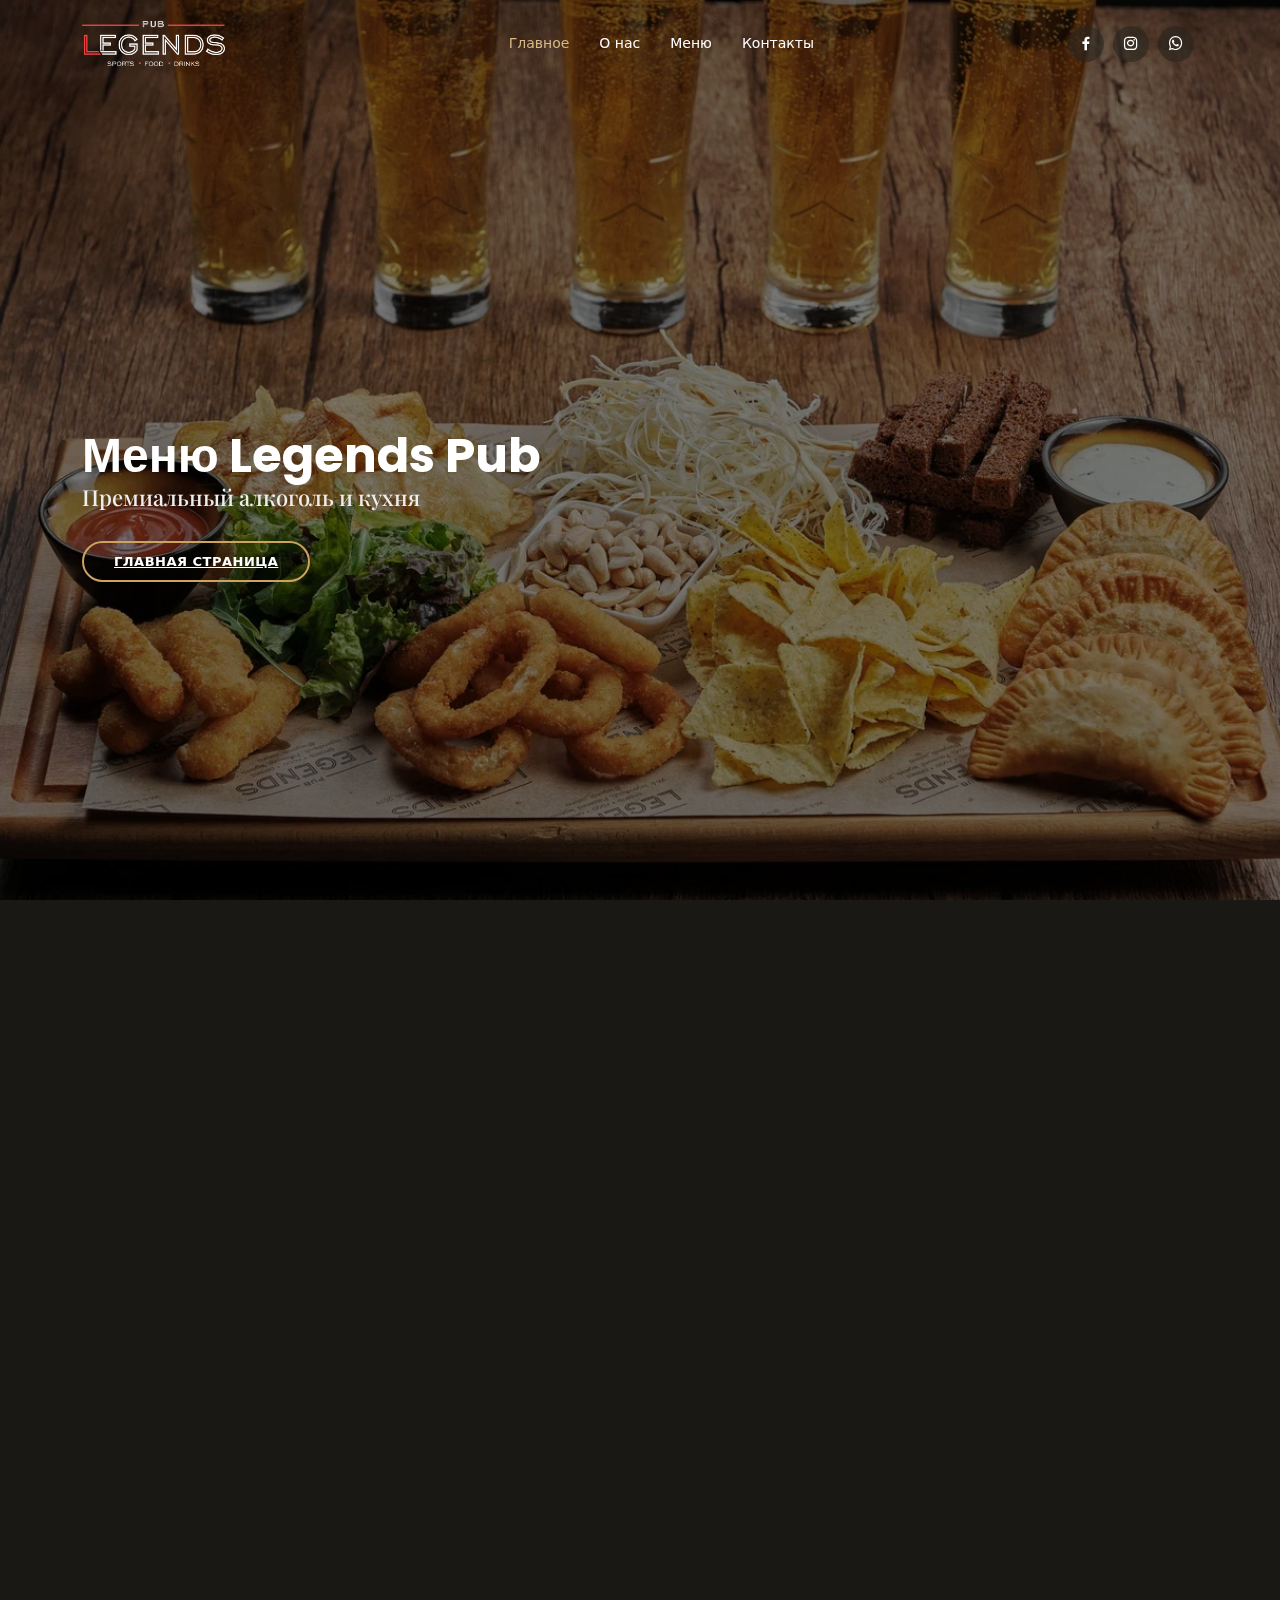
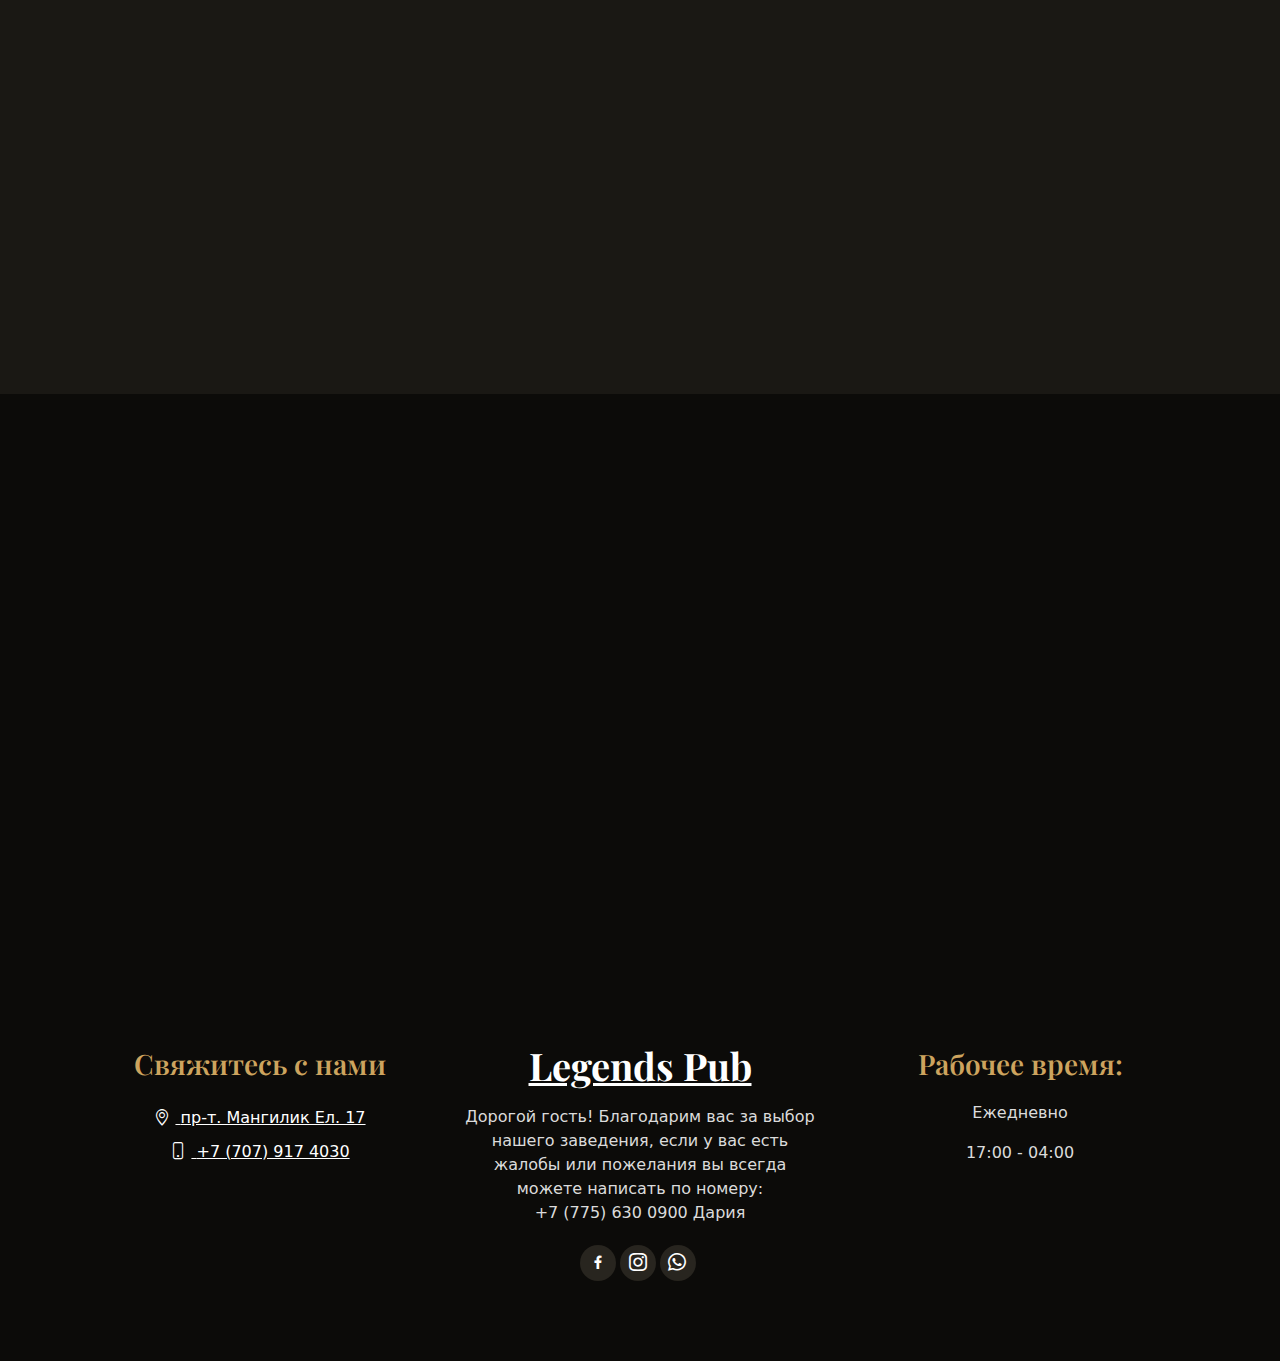
==== commit bbad345d: "legends" ====
--- a/menu.html
+++ b/menu.html
@@ -244,6 +244,12 @@
                   <a href="#">Стейк лосось с гороховым пюре</a><span>6.490₸</span>
                 </div>
               </div>
+
+              <div class="col-lg-6 menu-item filter-goryachie">
+                <div class="menu-content">
+                  <a href="#">Ребрышки ВВQ</a><span>6.490₸</span>
+                </div>
+              </div>
               
               <div class="col-lg-6 menu-item filter-goryachie">
              <div class="menu-content">
@@ -275,24 +281,6 @@
                     </div>
               </div>
 
-              <div class="col-lg-6 menu-item filter-goryachie">
-                <div class="menu-content">
-                  <a href="#"></a><span>3.190₸</span>
-                </div>
-              </div>
-
-              <div class="col-lg-6 menu-item filter-goryachie">
-                <div class="menu-content">
-                  <a href="#"></a><span>3.190₸</span>
-                </div>
-              </div>
-
-              <div class="col-lg-6 menu-item filter-goryachie">
-                <div class="menu-content">
-                  <a href="#"></a><span>3.190₸</span>
-                </div>
-              </div>
-
      
             <!-- ГОРЯЧИЕ БЛЮДА -->
      
@@ -439,18 +427,105 @@
                                 
             <!-- Фастфуд -->
   
+            <!-- Пицца -->
             <div class="col-lg-6 menu-item filter-pizza">
               <div class="menu-content">
                 <a href="#">Маргарита</a><span>2.290₸</span>
               </div>
             </div>
-  
+            <div class="col-lg-6 menu-item filter-pizza">
+              <div class="menu-content">
+                <a href="#">Салями</a><span>2.490₸</span>
+              </div>
+            </div>
+            <div class="col-lg-6 menu-item filter-pizza">
+              <div class="menu-content">
+                <a href="#">Курица с грибами</a><span>2.590₸</span>
+              </div>
+            </div>
+            <div class="col-lg-6 menu-item filter-pizza">
+              <div class="menu-content">
+                <a href="#">Болоньезе</a><span>2.890₸</span>
+              </div>
+            </div>
+            <div class="col-lg-6 menu-item filter-pizza">
+              <div class="menu-content">
+                <a href="#">С говяжьей ветчиной</a><span>2.890₸</span>
+              </div>
+            </div>
+            <!-- Пицца -->
+            
+            
+            <!-- к пиву -->
             <div class="col-lg-6 menu-item filter-kpivu">
               <div class="menu-content">
                 <a href="#">Колбаски бараньи</a><span>4.090₸</span>
               </div>
             </div>
-
+            <div class="col-lg-6 menu-item filter-kpivu">
+              <div class="menu-content">
+                <a href="#">Колбаски говяжьи</a><span>3.590₸</span>
+              </div>
+            </div>
+            <div class="col-lg-6 menu-item filter-kpivu">
+              <div class="menu-content">
+                <a href="#">Колбаски куриные</a><span>3.190₸</span>
+              </div>
+            </div>
+            <div class="col-lg-6 menu-item filter-kpivu">
+              <div class="menu-content">
+                <a href="#">Семечки из бараньих ребер</a><span>3.490₸</span>
+              </div>
+            </div>
+            <div class="col-lg-6 menu-item filter-kpivu">
+              <div class="menu-content">
+                <a href="#">Beef jerky</a><span>3.490₸</span>
+              </div>
+            </div>
+            <div class="col-lg-6 menu-item filter-kpivu">
+              <div class="menu-content">
+                <a href="#">Наггетсы</a><span>1.990₸</span>
+              </div>
+            </div>
+            <div class="col-lg-6 menu-item filter-kpivu">
+              <div class="menu-content">
+                <a href="#">Мини чебуреки</a><span>2.390₸</span>
+              </div>
+            </div>
+            <div class="col-lg-6 menu-item filter-kpivu">
+              <div class="menu-content">
+                <a href="#">Креветки к пиву</a><span>3.090₸</span>
+              </div>
+            </div>
+            <div class="col-lg-6 menu-item filter-kpivu">
+              <div class="menu-content">
+                <a href="#">Луковые кольца</a><span>1.590₸</span>
+              </div>
+            </div>
+            <div class="col-lg-6 menu-item filter-kpivu">
+              <div class="menu-content">
+                <a href="#">Сырные палочки</a><span>2.390₸</span>
+              </div>
+            </div>
+            <div class="col-lg-6 menu-item filter-kpivu">
+              <div class="menu-content">
+                <a href="#">Домашние чипсы</a><span>990₸</span>
+              </div>
+            </div>
+            <div class="col-lg-6 menu-item filter-kpivu">
+              <div class="menu-content">
+                <a href="#">Чесночные гарлики</a><span>1.490₸</span>
+              </div>
+            </div>
+            <div class="col-lg-6 menu-item filter-kpivu">
+              <div class="menu-content">
+                <a href="#">Барабулька на сковороде</a><span>2.990₸</span>
+              </div>
+            </div>
+            <!-- к пиву -->
+
+
+            <!-- сеты -->
             <div class="col-lg-6 menu-item filter-sets">
                 <div class="menu-content">
                   <a href="#">Бразильский мясной сет</a><span>21.990₸</span>
@@ -460,6 +535,49 @@
                     куринное филе, картофельные дольки, соус, микс зелени
                 </div>
               </div>
+
+            <div class="col-lg-6 menu-item filter-sets">
+                <div class="menu-content">
+                  <a href="#">Пивной сет #1</a><span>6.990₸</span>
+                </div>
+                <div class="menu-ingredients">
+                    Дом./кукур. чипсы, гарлики, чебуреки, сыр. палочки, лук. 
+                    кольца, чечил, соус, арахис сол., микс зелень
+                </div>
+              </div>
+
+            <div class="col-lg-6 menu-item filter-sets">
+                <div class="menu-content">
+                  <a href="#">Пивной сет #2</a><span>9.290₸</span>
+                </div>
+                <div class="menu-ingredients">
+                    Фри, чечил, охотн. колбаски, креветки, семечки бар, 
+соус
+                </div>
+              </div>
+
+            <div class="col-lg-6 menu-item filter-sets">
+                <div class="menu-content">
+                  <a href="#">Пивной сет #3</a><span>8.790₸</span>
+                </div>
+                <div class="menu-ingredients">
+                    Крылья, колбаски,картофель по деревенский, квашенная 
+капуста, карнешоны
+                </div>
+              </div>
+
+            <div class="col-lg-6 menu-item filter-sets">
+                <div class="menu-content">
+                  <a href="#">Сет колбасок</a><span>8.790₸</span>
+                </div>
+                <div class="menu-ingredients">
+                    Куринные, говяжие, бараньи, охотничие
+                </div>
+              </div>
+
+
+              
+              <!-- сеты -->
   
           </div>
   
@@ -482,14 +600,23 @@
                 <!-- <li data-filter="*">Все</li> -->
                 <li  class="filter-active" data-filter=".filter-viski">Виски</li>
                 <li data-filter=".filter-tekila">Текила</li>
-                <li data-filter=".filter-goryachie">Джин</li>
-                <li data-filter=".filter-pasty">Водка</li>
-                <li data-filter=".filter-garniry">Пиво Разливное</li>
-                <li data-filter=".filter-supy">Пиво бутылочное</li>
-                <li data-filter=".filter-fastfood">Фаст Фуд</li>
-                <li data-filter=".filter-pizza">Пицца</li>
-                <li data-filter=".filter-kpivu">К пиву</li>
-                <li data-filter=".filter-sets">Сеты на компанию</li>
+                <li data-filter=".filter-djin">Джин</li>
+                <li data-filter=".filter-vodka">Водка</li>
+                <li data-filter=".filter-pivorazl">Пиво разливное</li>
+                <li data-filter=".filter-pivobutyl">Пиво бутылочное</li>
+                <li data-filter=".filter-tea">Чай</li>
+                <li data-filter=".filter-kofe">Кофе</li>
+                <li data-filter=".filter-goryachienapitki">Горячие напитки</li>
+                <li data-filter=".filter-bezalkpivo">Безалкогольное пиво</li>
+                <li data-filter=".filter-konyak">Коньяк</li>
+                <li data-filter=".filter-liker">Ликер</li>
+                <li data-filter=".filter-vermuty">Вермуты</li>
+                <li data-filter=".filter-rom">Ром</li>
+                <li data-filter=".filter-vino">Вино</li>
+                <li data-filter=".filter-napitki">Напитки</li>
+                <li data-filter=".filter-alkogkokteili">Алкогольные коктейли</li>
+                <li data-filter=".filter-bezalkogkokteili">Безалкогольные коктейли</li>
+                <li data-filter=".filter-limonad">Лимонад</li>
               </ul>
             </div>
           </div>
@@ -498,23 +625,554 @@
   
   
   
-            <!-- Салаты -->
+            <!-- Виски -->
             <div class="col-lg-6 barmenu-item filter-viski">
               <div class="barmenu-content">
-                <a href="#">Боул с угрем и бэби шпинатом</a><span>5.290₸</span>
+                <a href="#">Irish Jameson Original 40%</a><span>1.990₸</span>
+              </div>
+            </div>
+
+            <div class="col-lg-6 barmenu-item filter-viski">
+                <div class="barmenu-content">
+                  <a href="#">Ballantines Finest 40%</a><span>1.990₸</span>
+                </div>
               </div>
               
-            </div>
-
+              <div class="col-lg-6 barmenu-item filter-viski">
+                <div class="barmenu-content">
+                  <a href="#">Chivas Regal 12YO 40%</a><span>3.190₸</span>
+                </div>
+              </div>
+              
+              <div class="col-lg-6 barmenu-item filter-viski">
+                <div class="barmenu-content">
+                  <a href="#">Jack Daniels 40%</a><span>2.590₸</span>
+                </div>
+              </div>
+              
+              <div class="col-lg-6 barmenu-item filter-viski">
+                <div class="barmenu-content">
+                  <a href="#">Monkey Shoulder 40%</a><span>2.990₸</span>
+                </div>
+              </div>
+              
+              <div class="col-lg-6 barmenu-item filter-viski">
+                <div class="barmenu-content">
+                  <a href="#">Jim Beam 40%</a><span>1.790₸</span>
+                </div>
+              </div>
+              
+              <div class="col-lg-6 barmenu-item filter-viski">
+                <div class="barmenu-content">
+                  <a href="#">Macallan 12YO 40%</a><span>5.800₸</span>
+                </div>
+              </div>
+
+             <!-- Виски -->
+
+
+
+              <!-- Текила -->
             <div class="col-lg-6 barmenu-item filter-tekila">
                 <div class="barmenu-content">
-                  <a href="#">Боул </a><span>5.290₸</span>
-                </div>
-                
-              </div>
- 
+                  <a href="#">Olmeca Blanco 38%</a><span>1.790₸</span>
+                </div>
+              </div>
+              <div class="col-lg-6 barmenu-item filter-tekila">
+                <div class="barmenu-content">
+                  <a href="#">Olmeca Gold 38%</a><span>1.890₸</span>
+                </div>
+              </div>
+              
+              <!-- Текила -->
+
+              <!-- Джин -->
+
+              <div class="col-lg-6 barmenu-item filter-djin">
+                <div class="barmenu-content">
+                  <a href="#">Beefeater 47%</a><span>1.490₸</span>
+                </div>
+              </div>
+              <!-- Джин -->
+
+
+              <!-- Водка -->
+              <div class="col-lg-6 barmenu-item filter-vodka">
+                <div class="barmenu-content">
+                  <a href="#">Kyzylzhar Legend 40%</a><span>1.290₸</span>
+                </div>
+              </div>
+              <div class="col-lg-6 barmenu-item filter-vodka">
+                <div class="barmenu-content">
+                  <a href="#">Qazaq eli 40%</a><span>1.590₸</span>
+                </div>
+              </div>
+              <div class="col-lg-6 barmenu-item filter-vodka">
+                <div class="barmenu-content">
+                  <a href="#">Nemiroff De Luxe 40%</a><span>1.290₸</span>
+                </div>
+              </div>
+              <div class="col-lg-6 barmenu-item filter-vodka">
+                <div class="barmenu-content">
+                  <a href="#">Finka 40%</a><span>1.190₸</span>
+                </div>
+              </div>
+              <div class="col-lg-6 barmenu-item filter-vodka">
+                <div class="barmenu-content">
+                  <a href="#">Grey Goose 40%</a><span>2.590₸</span>
+                </div>
+              </div>
+              <div class="col-lg-6 barmenu-item filter-vodka">
+                <div class="barmenu-content">
+                  <a href="#">Beluga 40%</a><span>2.990₸</span>
+                </div>
+              </div>
+
+              <!-- Водка -->
+
+              <!-- Пиво Разливное -->
+              <div class="col-lg-6 barmenu-item filter-pivorazl">
+                <div class="barmenu-content">
+                  <a href="#">Guinness Draught (4.2%) 0.5L</a><span>1.990₸</span>
+                </div>
+              </div>
+              <div class="col-lg-6 barmenu-item filter-pivorazl">
+                <div class="barmenu-content">
+                  <a href="#">Heineken (4.8%) 0.5L</a><span>1.890₸</span>
+                </div>
+              </div>
+              <div class="col-lg-6 barmenu-item filter-pivorazl">
+                <div class="barmenu-content">
+                  <a href="#">Line Brew (4.8%) 0.5L</a><span>1.590₸</span>
+                </div>
+              </div>
+              <div class="col-lg-6 barmenu-item filter-pivorazl">
+                <div class="barmenu-content">
+                  <a href="#">Legends нефильтрованный (4.5%) 0.5L</a><span>1.090₸</span>
+                </div>
+              </div>
+              <div class="col-lg-6 barmenu-item filter-pivorazl">
+                <div class="barmenu-content">
+                  <a href="#">Legends пшеничный (4.5%) 0.5L</a><span>1.490₸</span>
+                </div>
+              </div>
+              <div class="col-lg-6 barmenu-item filter-pivorazl">
+                <div class="barmenu-content">
+                  <a href="#">Legends темный (4.5%) 0.5L</a><span>1.490₸</span>
+                </div>
+              </div>
+              <div class="col-lg-6 barmenu-item filter-pivorazl">
+                <div class="barmenu-content">
+                  <a href="#">Legends (4.5%) 0.5L</a><span>1.490₸</span>
+                </div>
+              </div>
+              <!-- Пиво Разливное -->
+
+              <!-- Пиво бутылочное -->
+              <div class="col-lg-6 barmenu-item filter-pivobutyl">
+                <div class="barmenu-content">
+                  <a href="#">Guinness Draught (4.2%) 0.5L</a><span>1.990₸</span>
+                </div>
+              </div>
+              <div class="col-lg-6 barmenu-item filter-pivobutyl">
+                <div class="barmenu-content">
+                  <a href="#">Corona Extra (4.5%) 0.33L</a><span>1.990₸</span>
+                </div>
+              </div>
+              <div class="col-lg-6 barmenu-item filter-pivobutyl">
+                <div class="barmenu-content">
+                  <a href="#">Kilkenny (4.3%) 0.5L</a><span>1.790₸</span>
+                </div>
+              </div>
+              <div class="col-lg-6 barmenu-item filter-pivobutyl">
+                <div class="barmenu-content">
+                  <a href="#">Schofferhofer (2.5%) 0.33L</a><span>1.790₸</span>
+                </div>
+              </div>
+              <div class="col-lg-6 barmenu-item filter-pivobutyl">
+                <div class="barmenu-content">
+                  <a href="#">Chesters 0.5ml (яблоко, вишня, груша)</a><span>1.990₸</span>
+                </div>
+              </div>
+              <div class="col-lg-6 barmenu-item filter-pivobutyl">
+                <div class="barmenu-content">
+                  <a href="#">APA (4.5%) 0.45L</a><span>1.890₸</span>
+                </div>
+              </div>
+              <div class="col-lg-6 barmenu-item filter-pivobutyl">
+                <div class="barmenu-content">
+                  <a href="#">IPA (4.5%) 0.45L</a><span>1.890₸</span>
+                </div>
+              </div>
+              <div class="col-lg-6 barmenu-item filter-pivobutyl">
+                <div class="barmenu-content">
+                  <a href="#">New York (4.5%) 0.45L</a><span>1.990₸</span>
+                </div>
+              </div>
+              <!-- Пиво бутылочное -->
+
+
+              <!-- Чай -->
+              <div class="col-lg-6 barmenu-item filter-tea">
+                <div class="barmenu-content">
+                  <a href="#">Чай Ташкентский</a><span>2.190₸</span>
+                </div>
+              </div>
+              <div class="col-lg-6 barmenu-item filter-tea">
+                <div class="barmenu-content">
+                  <a href="#">Ягодный чай</a><span>2.190₸</span>
+                </div>
+              </div>
+              <div class="col-lg-6 barmenu-item filter-tea">
+                <div class="barmenu-content">
+                  <a href="#">Чай с имбирем</a><span>2.190₸</span>
+                </div>
+              </div>
+              <div class="col-lg-6 barmenu-item filter-tea">
+                <div class="barmenu-content">
+                  <a href="#">Марокканский чай</a><span>2.190₸</span>
+                </div>
+              </div>
+              <div class="col-lg-6 barmenu-item filter-tea">
+                <div class="barmenu-content">
+                  <a href="#">Зеленый чай</a><span>2.190₸</span>
+                </div>
+              </div>
+              <div class="col-lg-6 barmenu-item filter-tea">
+                <div class="barmenu-content">
+                  <a href="#">Черный чай</a><span>2.190₸</span>
+                </div>
+              </div>
+              <div class="col-lg-6 barmenu-item filter-tea">
+                <div class="barmenu-content">
+                  <a href="#">Чай Облепиха-яблоко, мед</a><span>2.490₸</span>
+                </div>
+              </div>
+              <div class="col-lg-6 barmenu-item filter-tea">
+                <div class="barmenu-content">
+                  <a href="#">Чай Брусника, черная смородина</a><span>2.490₸</span>
+                </div>
+              </div>
+              <div class="col-lg-6 barmenu-item filter-tea">
+                <div class="barmenu-content">
+                  <a href="#">Малина-Гибискус</a><span>2.490₸</span>
+                </div>
+              </div>
+              <div class="col-lg-6 barmenu-item filter-tea">
+                <div class="barmenu-content">
+                  <a href="#">Молоко</a><span>290₸</span>
+                </div>
+              </div>
+              <!-- Чай -->
+
+
+              <!-- Кофе -->
+              <div class="col-lg-6 barmenu-item filter-kofe">
+                <div class="barmenu-content">
+                  <a href="#">Американо</a><span>790₸</span>
+                </div>
+              </div>
+              <div class="col-lg-6 barmenu-item filter-kofe">
+                <div class="barmenu-content">
+                  <a href="#">Капучино</a><span>890₸</span>
+                </div>
+              </div>
+              <div class="col-lg-6 barmenu-item filter-kofe">
+                <div class="barmenu-content">
+                  <a href="#">Латте</a><span>890₸</span>
+                </div>
+              </div>
+              <div class="col-lg-6 barmenu-item filter-kofe">
+                <div class="barmenu-content">
+                  <a href="#">Эспрессо</a><span>690₸</span>
+                </div>
+              </div>
+              <!-- Кофе -->
+
+              <!-- Горячие напитки -->
+              <div class="col-lg-6 barmenu-item filter-goryachienapitki">
+                <div class="barmenu-content">
+                  <a href="#">Фруктовый пунш с коньяком</a><span>2.990₸</span>
+                </div>
+              </div>
+              <div class="col-lg-6 barmenu-item filter-goryachienapitki">
+                <div class="barmenu-content">
+                  <a href="#">Глинтвейн с черной смородиной</a><span>2.990₸</span>
+                </div>
+              </div>
+              <!-- Горячие напитки -->
+
+              <!-- Безалкогольное пиво -->
+              <div class="col-lg-6 barmenu-item filter-bezalkpivo">
+                <div class="barmenu-content">
+                  <a href="#">Bitburger (0%) 0.33L</a><span>1.290₸</span>
+                </div>
+              </div>
+            <!-- Безалкогольное пиво -->
+  
+
+            <!-- Коньяк -->
+            <div class="col-lg-6 barmenu-item filter-konyak">
+                <div class="barmenu-content">
+                  <a href="#">Арарат 5YO 40%</a><span>1.890₸</span>
+                </div>
+              </div>
+            <div class="col-lg-6 barmenu-item filter-konyak">
+                <div class="barmenu-content">
+                  <a href="#">Арарат 10YO 40%</a><span>3.490₸</span>
+                </div>
+              </div>
+            <div class="col-lg-6 barmenu-item filter-konyak">
+                <div class="barmenu-content">
+                  <a href="#">Hennesy VSOP 40%</a><span>4.290₸</span>
+                </div>
+              </div>
+            <div class="col-lg-6 barmenu-item filter-konyak">
+                <div class="barmenu-content">
+                  <a href="#">Hennesy XO 40%</a><span>5.290₸</span>
+                </div>
+              </div>
+            <!-- Коньяк -->
+
+
+            <!-- Ликер -->
+            <div class="col-lg-6 barmenu-item filter-liker">
+                <div class="barmenu-content">
+                  <a href="#">Jagermeister 35%</a><span>2.090₸</span>
+                </div>
+              </div>
+            <!-- Ликер -->
+
+            <!-- Вермуты -->
+            <div class="col-lg-6 barmenu-item filter-vermuty">
+                <div class="barmenu-content">
+                  <a href="#">Martini Rosso</a><span>1.790₸</span>
+                </div>
+              </div>
+            <div class="col-lg-6 barmenu-item filter-vermuty">
+                <div class="barmenu-content">
+                  <a href="#">Martini Bianco</a><span>1.790₸</span>
+                </div>
+              </div>
+            <div class="col-lg-6 barmenu-item filter-vermuty">
+                <div class="barmenu-content">
+                  <a href="#">Martini Extra</a><span>1.790₸</span>
+                </div>
+              </div>
+            <div class="col-lg-6 barmenu-item filter-vermuty">
+                <div class="barmenu-content">
+                  <a href="#">Martini Fiero</a><span>1.790₸</span>
+                </div>
+              </div>
             
-  
+            <!-- Вермуты -->
+
+            <!-- Ром -->
+            <div class="col-lg-6 barmenu-item filter-rom">
+                <div class="barmenu-content">
+                  <a href="#">Bacardi Blanco 40%</a><span>1.790₸</span>
+                </div>
+              </div>
+            <div class="col-lg-6 barmenu-item filter-rom">
+                <div class="barmenu-content">
+                  <a href="#">Bacardi Oakheart 35%</a><span>1.790₸</span>
+                </div>
+              </div>
+            <div class="col-lg-6 barmenu-item filter-rom">
+                <div class="barmenu-content">
+                  <a href="#">Bacardi Negra 40%</a><span>1.790₸</span>
+                </div>
+              </div>
+            <!-- Ром -->
+
+            <!-- Вино -->
+            <div class="col-lg-6 barmenu-item filter-vino">
+                <div class="barmenu-content">
+                  <a href="#">Домашнее вино (Красное, белое) 7% 0.150L</a><span>1.390₸</span>
+                </div>
+              </div>
+            <div class="col-lg-6 barmenu-item filter-vino">
+                <div class="barmenu-content">
+                  <a href="#">Asti Martini (игристое вино)</a><span>12.990₸</span>
+                </div>
+              </div>
+            <!-- Вино -->
+
+            <!-- Напитки -->
+            <div class="col-lg-6 barmenu-item filter-napitki">
+                <div class="barmenu-content">
+                  <a href="#">Rich в ассортименте 1L</a><span>1.790₸</span>
+                </div>
+              </div>
+            <div class="col-lg-6 barmenu-item filter-napitki">
+                <div class="barmenu-content">
+                  <a href="#">Red Bull 0.25L</a><span>1.590₸</span>
+                </div>
+              </div>
+            <div class="col-lg-6 barmenu-item filter-napitki">
+                <div class="barmenu-content">
+                  <a href="#">Tonic Shweppes 0.33L</a><span>1.590₸</span>
+                </div>
+              </div>
+            <div class="col-lg-6 barmenu-item filter-napitki">
+                <div class="barmenu-content">
+                  <a href="#">Вода 0.25L</a><span>890₸</span>
+                </div>
+              </div>
+            <div class="col-lg-6 barmenu-item filter-napitki">
+                <div class="barmenu-content">
+                  <a href="#">Borjomi 0.5L</a><span>1.890₸</span>
+                </div>
+              </div>
+            <div class="col-lg-6 barmenu-item filter-napitki">
+                <div class="barmenu-content">
+                  <a href="#">Coca-cola 0.25L</a><span>890₸</span>
+                </div>
+              </div>
+            <div class="col-lg-6 barmenu-item filter-napitki">
+                <div class="barmenu-content">
+                  <a href="#">Fanta 0.25L</a><span>890₸</span>
+                </div>
+              </div>
+            <div class="col-lg-6 barmenu-item filter-napitki">
+                <div class="barmenu-content">
+                  <a href="#">Sprite 0.25L</a><span>890₸</span>
+                </div>
+              </div>
+            <!-- Напитки -->
+
+            <!-- Алкогольные коктейли -->
+            <div class="col-lg-6 barmenu-item filter-alkogkokteili">
+                <div class="barmenu-content">
+                  <a href="#">Negroni 0.150L</a><span>2.690₸</span>
+                </div>
+              </div>
+            <div class="col-lg-6 barmenu-item filter-alkogkokteili">
+                <div class="barmenu-content">
+                  <a href="#">Aperol Spritz 0.4L</a><span>2.690₸</span>
+                </div>
+              </div>
+            <div class="col-lg-6 barmenu-item filter-alkogkokteili">
+                <div class="barmenu-content">
+                  <a href="#">Mojito alc 0.150L</a><span>2.690₸</span>
+                </div>
+              </div>
+            <div class="col-lg-6 barmenu-item filter-alkogkokteili">
+                <div class="barmenu-content">
+                  <a href="#">Cuba Libra</a><span>2.690₸</span>
+                </div>
+              </div>
+            <div class="col-lg-6 barmenu-item filter-alkogkokteili">
+                <div class="barmenu-content">
+                  <a href="#">Long Island ice tea</a><span>3.190₸</span>
+                </div>
+              </div>
+            <div class="col-lg-6 barmenu-item filter-alkogkokteili">
+                <div class="barmenu-content">
+                  <a href="#">Whiskey sour</a><span>2.690₸</span>
+                </div>
+              </div>
+            <div class="col-lg-6 barmenu-item filter-alkogkokteili">
+                <div class="barmenu-content">
+                  <a href="#">Мартини Фиеро Тоник</a><span>3.190₸</span>
+                </div>
+              </div>
+            <div class="col-lg-6 barmenu-item filter-alkogkokteili">
+                <div class="barmenu-content">
+                  <a href="#">Кловер Клаб</a><span>3.190₸</span>
+                </div>
+              </div>
+            <div class="col-lg-6 barmenu-item filter-alkogkokteili">
+                <div class="barmenu-content">
+                  <a href="#">Белый Русский</a><span>3.190₸</span>
+                </div>
+              </div>
+            <div class="col-lg-6 barmenu-item filter-alkogkokteili">
+                <div class="barmenu-content">
+                  <a href="#">Сикрет Эпл Тини</a><span>3.190₸</span>
+                </div>
+              </div>
+            <div class="col-lg-6 barmenu-item filter-alkogkokteili">
+                <div class="barmenu-content">
+                  <a href="#">Сикрет Эпл Тини</a><span>3.190₸</span>
+                </div>
+              </div>
+            <div class="col-lg-6 barmenu-item filter-alkogkokteili">
+                <div class="barmenu-content">
+                  <a href="#">Drunk Buratino</a><span>3.190₸</span>
+                </div>
+              </div>
+            <div class="col-lg-6 barmenu-item filter-alkogkokteili">
+                <div class="barmenu-content">
+                  <a href="#">Lord Negroni</a><span>3.190₸</span>
+                </div>
+              </div>
+
+            <!-- Алкогольные коктейли -->
+
+            <!-- Безалкогольные коктейли -->
+            <div class="col-lg-6 barmenu-item filter-bezalkogkokteili">
+                <div class="barmenu-content">
+                  <a href="#">Mojito 0.25L</a><span>1.990₸</span>
+                </div>
+              </div>
+            <div class="col-lg-6 barmenu-item filter-bezalkogkokteili">
+                <div class="barmenu-content">
+                  <a href="#">Ягодный Твист 0.25L</a><span>1.690₸</span>
+                </div>
+              </div>
+            <div class="col-lg-6 barmenu-item filter-bezalkogkokteili">
+                <div class="barmenu-content">
+                  <a href="#">Айс Ти 0.25L</a><span>1.190₸</span>
+                </div>
+              </div>
+            <!-- Безалкогольные коктейли -->
+
+            <!-- Лимонад -->
+            <div class="col-lg-6 barmenu-item filter-limonad">
+                <div class="barmenu-content">
+                  <a href="#">Киви-лайм 1L</a><span>2.490₸</span>
+                </div>
+              </div>
+            <div class="col-lg-6 barmenu-item filter-limonad">
+                <div class="barmenu-content">
+                  <a href="#">Малина маракуйя 1L</a><span>2.490₸</span>
+                </div>
+              </div>
+            <div class="col-lg-6 barmenu-item filter-limonad">
+                <div class="barmenu-content">
+                  <a href="#">Клубника апельсин 1L</a><span>2.490₸</span>
+                </div>
+              </div>
+            <div class="col-lg-6 barmenu-item filter-limonad">
+                <div class="barmenu-content">
+                  <a href="#">Цитрусовый 1L </a><span>2.490₸</span>
+                </div>
+              </div>
+            <div class="col-lg-6 barmenu-item filter-limonad">
+                <div class="barmenu-content">
+                  <a href="#">Малина, Гибискус 0.3-1L</a><span>890₸/2.490₸</span>
+                </div>
+              </div>
+            <div class="col-lg-6 barmenu-item filter-limonad">
+                <div class="barmenu-content">
+                  <a href="#">Облепиха, имбирь, 
+                    мускатный орех 0.3/1L</a><span>890₸/2.490₸</span>
+                </div>
+              </div>
+            <div class="col-lg-6 barmenu-item filter-limonad">
+                <div class="barmenu-content">
+                  <a href="#">Яблоко, брусника, ваниль 0.3/1L</a><span>890₸/2.490₸</span>
+                </div>
+              </div>
+            <div class="col-lg-6 barmenu-item filter-limonad">
+                <div class="barmenu-content">
+                  <a href="#">Груша, персик 0.3/1L</a><span>890₸/2.490₸</span>
+                </div>
+              </div>
+            <!-- Лимонад -->
+
+
           </div>
   
         </div>
--- a/style/index.css
+++ b/style/index.css
@@ -1,6 +1,6 @@
 body {
     font-family: "Open Sans", sans-serif;
-    background: #0c0b09;
+    background: #0c0b09!important;
     color: #fff;
   }
   
